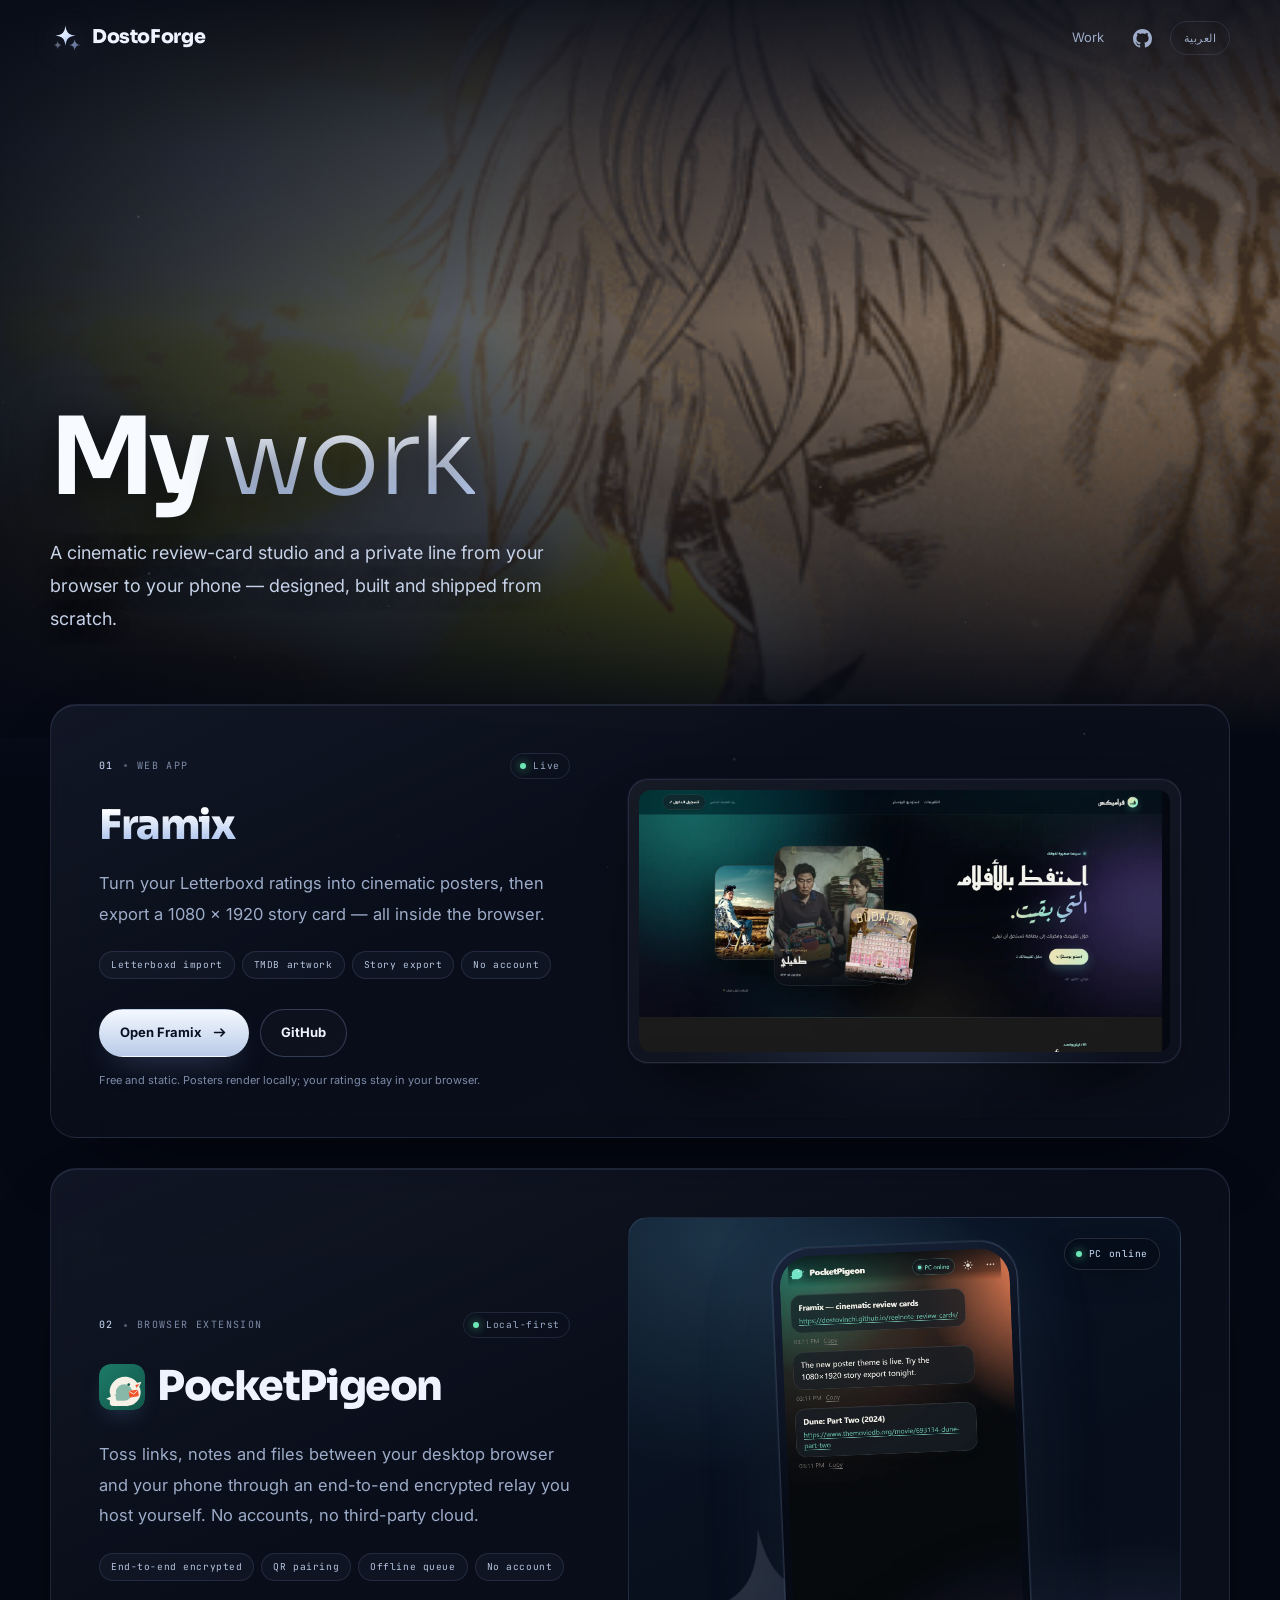
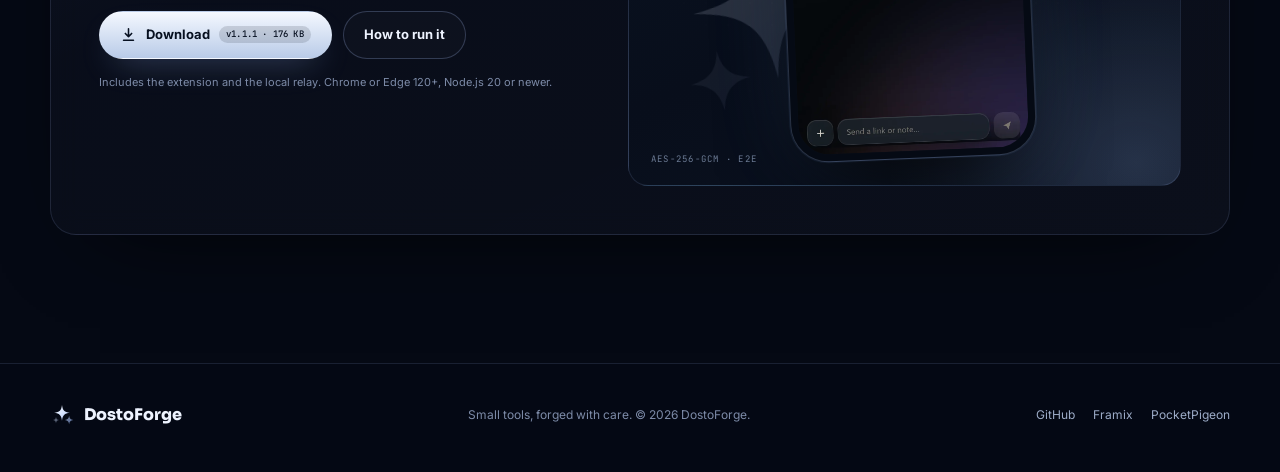
==== index.html @ 3cb1f943 "Use the supplied anime loop for the hero Replace the generated hero with the user's anime GIF, re-en" ====
<!DOCTYPE html>
<html lang="en" dir="ltr">
<head>
  <meta charset="utf-8">
  <meta name="viewport" content="width=device-width, initial-scale=1">
  <title>DostoForge — Film tools &amp; small apps</title>
  <meta name="description" content="DostoForge builds small film tools: Framix, a cinematic review-card studio, and PocketPigeon, an end-to-end encrypted send-to-phone extension.">
  <meta name="theme-color" content="#050914">
  <link rel="canonical" href="https://dostovinchi.github.io/">
  <link rel="alternate" hreflang="en" href="https://dostovinchi.github.io/">
  <link rel="alternate" hreflang="ar" href="https://dostovinchi.github.io/ar/">
  <link rel="alternate" hreflang="x-default" href="https://dostovinchi.github.io/">
  <meta property="og:type" content="website">
  <meta property="og:site_name" content="DostoForge">
  <meta property="og:title" content="DostoForge — Film tools &amp; small apps">
  <meta property="og:description" content="A cinematic review-card studio and a private line from your browser to your phone.">
  <meta property="og:url" content="https://dostovinchi.github.io/">
  <meta property="og:image" content="https://dostovinchi.github.io/assets/brand/og.jpg?v=3">
  <meta property="og:image:width" content="1200">
  <meta property="og:image:height" content="630">
  <meta property="og:locale" content="en_US">
  <meta name="twitter:card" content="summary_large_image">
  <meta name="twitter:title" content="DostoForge — Film tools &amp; small apps">
  <meta name="twitter:description" content="A cinematic review-card studio and a private line from your browser to your phone.">
  <meta name="twitter:image" content="https://dostovinchi.github.io/assets/brand/og.jpg?v=3">
  <link rel="icon" href="assets/brand/icon.svg?v=2" type="image/svg+xml">
  <link rel="icon" href="assets/brand/icon-32.png?v=2" sizes="32x32" type="image/png">
  <link rel="apple-touch-icon" href="assets/brand/icon-180.png?v=2">
  <link rel="preconnect" href="https://fonts.googleapis.com">
  <link rel="preconnect" href="https://fonts.gstatic.com" crossorigin>
  <link href="https://fonts.googleapis.com/css2?family=Inter:wght@400;500;600&family=JetBrains+Mono:wght@400;500&family=Sora:wght@300;400;600;700;800&display=swap" rel="stylesheet">
  <link rel="stylesheet" href="styles.css?v=2">
  <script>document.documentElement.classList.add('js');</script>
  <script src="app.js?v=2" defer></script>
</head>
<body>
  <canvas class="embers" data-embers aria-hidden="true"></canvas>
  <a class="skip" href="#main">Skip to content</a>

  <header class="site-header" data-header>
    <div class="container bar">
      <a class="brand" href="./" aria-label="DostoForge — home">
        <img src="assets/brand/mark.svg?v=2" width="31" height="31" alt="">
        <span>DostoForge</span>
      </a>
      <nav class="nav" aria-label="Main">
        <a class="nav-link" href="#work">Work</a>
        <a class="nav-icon" href="https://github.com/Dostovinchi" target="_blank" rel="noopener noreferrer" aria-label="Dostovinchi on GitHub" title="GitHub">
          <svg viewBox="0 0 16 16" fill="currentColor" aria-hidden="true"><path d="M8 0c4.42 0 8 3.58 8 8a8.013 8.013 0 0 1-5.45 7.59c-.4.08-.55-.17-.55-.38 0-.27.01-1.13.01-2.2 0-.75-.25-1.23-.54-1.48 1.78-.2 3.65-.88 3.65-3.95 0-.88-.31-1.59-.82-2.15.08-.2.36-1.02-.08-2.12 0 0-.67-.22-2.2.82-.64-.18-1.32-.27-2-.27-.68 0-1.36.09-2 .27-1.53-1.03-2.2-.82-2.2-.82-.44 1.1-.16 1.92-.08 2.12-.51.56-.82 1.28-.82 2.15 0 3.06 1.86 3.75 3.64 3.95-.23.2-.44.55-.51 1.07-.46.21-1.61.55-2.33-.66-.15-.24-.6-.83-1.23-.82-.67.01-.27.38.01.53.34.19.73.9.82 1.13.16.45.68 1.31 2.69.94 0 .67.01 1.3.01 1.49 0 .21-.15.45-.55.38A7.995 7.995 0 0 1 0 8c0-4.42 3.58-8 8-8Z"/></svg>
        </a>
        <a class="lang" href="ar/" hreflang="ar" lang="ar">العربية</a>
      </nav>
    </div>
  </header>

  <main id="main">
    <section class="hero" aria-labelledby="work-title">
      <div class="hero-media" aria-hidden="true">
        <picture>
          <source media="(prefers-reduced-motion: reduce)" srcset="assets/hero/hero-anime-996.webp 996w, assets/hero/hero-anime.webp 498w" sizes="100vw">
          <source media="(max-width: 640px)" srcset="assets/hero/hero-anime-mobile.gif">
          <img src="assets/hero/hero-anime.gif" width="420" height="237" alt="" fetchpriority="high" decoding="async">
        </picture>
      </div>
      <div class="container hero-copy">
        <h1 id="work-title" class="display-title" data-reveal>My <em>work</em></h1>
        <p class="hero-lede" data-reveal>A cinematic review-card studio and a private line from your browser to your phone — designed, built and shipped from scratch.</p>
      </div>
    </section>

    <section id="work" class="container works" aria-label="Projects">
      <article class="card project" data-reveal>
        <div class="project-copy">
          <p class="project-meta">
            <span class="index">01</span>
            <span class="dot" aria-hidden="true"></span>
            <span>Web app</span>
            <span class="status"><i aria-hidden="true"></i>Live</span>
          </p>
          <a class="project-logo" href="https://dostovinchi.github.io/reelnote-review-cards/" target="_blank" rel="noopener noreferrer">
            <span class="framix-word">Framix</span>
          </a>
          <p class="tagline">Turn your Letterboxd ratings into cinematic posters, then export a 1080 × 1920 story card — all inside the browser.</p>
          <ul class="chips">
            <li>Letterboxd import</li>
            <li>TMDB artwork</li>
            <li>Story export</li>
            <li>No account</li>
          </ul>
          <div class="actions">
            <a class="btn btn-primary" href="https://dostovinchi.github.io/reelnote-review-cards/" target="_blank" rel="noopener noreferrer">
              Open Framix
              <svg class="flip-rtl" viewBox="0 0 24 24" fill="none" stroke="currentColor" stroke-width="2.2" stroke-linecap="round" stroke-linejoin="round" aria-hidden="true"><path d="M5 12h14m0 0-5-5m5 5-5 5"/></svg>
            </a>
            <a class="btn btn-ghost" href="https://github.com/Dostovinchi/reelnote-review-cards" target="_blank" rel="noopener noreferrer">GitHub</a>
          </div>
          <p class="footnote">Free and static. Posters render locally; your ratings stay in your browser.</p>
        </div>
        <a class="shot-frame project-art" href="https://dostovinchi.github.io/reelnote-review-cards/" target="_blank" rel="noopener noreferrer" aria-label="Open Framix">
          <img src="assets/framix/framix-studio.webp" width="1600" height="1000" alt="Framix homepage with floating film stills and an Arabic headline" loading="lazy" decoding="async">
        </a>
      </article>

      <article class="card project" data-reveal>
        <div class="project-copy">
          <p class="project-meta">
            <span class="index">02</span>
            <span class="dot" aria-hidden="true"></span>
            <span>Browser extension</span>
            <span class="status"><i aria-hidden="true"></i>Local-first</span>
          </p>
          <div class="project-logo">
            <img class="pigeon-mark" src="assets/pocketpigeon/icon.svg" width="46" height="46" alt="">
            <span>PocketPigeon</span>
          </div>
          <p class="tagline">Toss links, notes and files between your desktop browser and your phone through an end-to-end encrypted relay you host yourself. No accounts, no third-party cloud.</p>
          <ul class="chips">
            <li>End-to-end encrypted</li>
            <li>QR pairing</li>
            <li>Offline queue</li>
            <li>No account</li>
          </ul>
          <div class="actions">
            <a class="btn btn-primary" href="downloads/pocketpigeon-1.1.1.zip" download>
              <svg viewBox="0 0 24 24" fill="none" stroke="currentColor" stroke-width="2.2" stroke-linecap="round" stroke-linejoin="round" aria-hidden="true"><path d="M12 4v11m0 0-4.5-4.5M12 15l4.5-4.5M5 20h14"/></svg>
              Download
              <span class="btn-badge">v1.1.1 · 176 KB</span>
            </a>
            <button class="btn btn-ghost" type="button" data-open-steps>How to run it</button>
          </div>
          <p class="footnote">Includes the extension and the local relay. Chrome or Edge 120+, Node.js 20 or newer.</p>
        </div>
        <div class="pigeon-art project-art">
          <img class="pigeon-mark-bg" src="assets/brand/mark.svg?v=2" width="230" height="230" alt="" aria-hidden="true">
          <span class="float-pill"><i aria-hidden="true"></i>PC online</span>
          <span class="art-caption">AES-256-GCM · E2E</span>
          <div class="phone">
            <img src="assets/pocketpigeon/pigeon-inbox.webp" width="860" height="1864" alt="PocketPigeon phone inbox showing two links and a note sent from a computer" loading="lazy" decoding="async">
          </div>
        </div>
      </article>
    </section>
  </main>

  <footer class="site-footer">
    <div class="container footer-row">
      <a class="footer-brand" href="./">
        <img src="assets/brand/mark.svg?v=2" width="25" height="25" alt="">
        <span>DostoForge</span>
      </a>
      <p class="footer-note">Small tools, forged with care. © 2026 DostoForge.</p>
      <nav class="footer-links" aria-label="Footer">
        <a href="https://github.com/Dostovinchi" target="_blank" rel="noopener noreferrer">GitHub</a>
        <a href="https://dostovinchi.github.io/reelnote-review-cards/" target="_blank" rel="noopener noreferrer">Framix</a>
        <a href="downloads/pocketpigeon-1.1.1.zip" download>PocketPigeon</a>
      </nav>
    </div>
  </footer>

  <dialog class="dialog" data-steps-dialog aria-labelledby="steps-title">
    <div class="dialog-body">
      <button class="dialog-close" type="button" data-close-dialog aria-label="Close">×</button>
      <p class="dialog-kicker">PocketPigeon · Quick start</p>
      <h2 id="steps-title">Run it in three steps</h2>
      <p class="intro">PocketPigeon is two halves: a browser extension and a small relay that runs on your computer.</p>
      <ol class="steps">
        <li>
          <strong>Start the relay</strong>
          <p>On Windows, unzip and double-click <code>start-relay.cmd</code>. Otherwise run <code>cd server &amp;&amp; npm install &amp;&amp; npm start</code>. Keep the window open.</p>
        </li>
        <li>
          <strong>Load the extension</strong>
          <p>Open <code>chrome://extensions</code>, enable Developer mode, choose <strong>Load unpacked</strong> and select the <code>extension</code> folder.</p>
        </li>
        <li>
          <strong>Pair your phone</strong>
          <p>Put the phone on the same Wi-Fi, open the extension and scan its QR code. Messages are encrypted on both devices.</p>
        </li>
      </ol>
      <p class="dialog-note">Node.js 20+ · Windows, macOS or Linux · The relay only stores ciphertext.</p>
    </div>
  </dialog>
</body>
</html>
---- styles.css ----
/* DostoForge — shared styles for the English and Arabic pages */
:root {
  --bg: #050914;
  --bg-soft: #081020;
  --surface: #0b1426;
  --surface-2: #101c33;
  --ink: #eef3ff;
  --muted: #9dacc8;
  --faint: #7d8ba8;
  --accent: #cfe0ff;
  --accent-strong: #f4f8ff;
  --accent-deep: #7f9cd0;
  --line: rgba(170, 195, 255, 0.13);
  --line-strong: rgba(170, 195, 255, 0.24);
  --green: #6ee7b7;
  --teal: #7dd3fc;
  --display: "Sora", "Segoe UI", sans-serif;
  --body: "Inter", "Segoe UI", sans-serif;
  --mono: "JetBrains Mono", "SFMono-Regular", Consolas, monospace;
  --radius: 26px;
  --container: 1180px;
}

html[lang="ar"] {
  --display: "IBM Plex Sans Arabic", "Segoe UI", sans-serif;
  --body: "Tajawal", "Segoe UI", sans-serif;
}

*,
*::before,
*::after {
  box-sizing: border-box;
}

html {
  scroll-behavior: smooth;
  scroll-padding-top: 96px;
  color-scheme: dark;
}

body {
  margin: 0;
  min-height: 100vh;
  background:
    radial-gradient(1100px 640px at 88% -8%, rgba(38, 55, 100, 0.55), transparent 62%),
    radial-gradient(900px 560px at 4% 22%, rgba(20, 30, 62, 0.6), transparent 60%),
    var(--bg);
  color: var(--ink);
  font-family: var(--body);
  font-size: 16px;
  line-height: 1.65;
  -webkit-font-smoothing: antialiased;
  text-rendering: optimizeLegibility;
}

img {
  max-width: 100%;
}

a {
  color: inherit;
  text-decoration: none;
}

button {
  font: inherit;
  color: inherit;
  cursor: pointer;
}

::selection {
  background: rgba(160, 195, 255, 0.3);
  color: #fff;
}

:focus-visible {
  outline: 2px solid var(--accent);
  outline-offset: 3px;
  border-radius: 6px;
}

.container {
  width: min(100% - 44px, var(--container));
  margin-inline: auto;
}

.skip {
  position: absolute;
  inset-inline-start: 16px;
  top: -60px;
  z-index: 100;
  background: var(--accent);
  color: #071020;
  padding: 10px 16px;
  border-radius: 999px;
  font-weight: 700;
  transition: top 0.2s;
}

.skip:focus {
  top: 14px;
}

/* Ember canvas */
.embers {
  position: fixed;
  inset: 0;
  z-index: 3;
  pointer-events: none;
  opacity: 0.5;
}

/* Header */
.site-header {
  position: fixed;
  inset-inline: 0;
  top: 0;
  z-index: 20;
  transition: background 0.3s, border-color 0.3s, backdrop-filter 0.3s;
  border-bottom: 1px solid transparent;
}

.site-header.is-scrolled {
  background: rgba(5, 9, 20, 0.78);
  border-bottom-color: var(--line);
  -webkit-backdrop-filter: blur(16px);
  backdrop-filter: blur(16px);
}

.bar {
  display: flex;
  align-items: center;
  justify-content: space-between;
  gap: 20px;
  height: 76px;
}

.brand {
  display: inline-flex;
  align-items: center;
  gap: 11px;
  font-family: var(--display);
  font-weight: 800;
  font-size: 19px;
  letter-spacing: -0.02em;
}

html[lang="ar"] .brand {
  font-size: 20px;
  letter-spacing: 0;
}

.brand img {
  width: 31px;
  height: 31px;
  filter: drop-shadow(0 4px 14px rgba(150, 180, 255, 0.3));
}

.nav {
  display: flex;
  align-items: center;
  gap: 8px;
}

.nav-link,
.lang {
  font-size: 13px;
  color: var(--muted);
  padding: 8px 12px;
  border-radius: 999px;
  transition: color 0.2s, background 0.2s;
}

.nav-link:hover,
.lang:hover {
  color: var(--ink);
  background: rgba(255, 255, 255, 0.05);
}

.lang {
  font-family: var(--mono);
  font-size: 11px;
  letter-spacing: 0.04em;
  border: 1px solid var(--line);
  padding: 7px 13px;
}

.nav-icon {
  display: grid;
  place-items: center;
  width: 38px;
  height: 38px;
  border-radius: 50%;
  color: var(--muted);
  transition: color 0.2s, background 0.2s;
}

.nav-icon:hover {
  color: var(--ink);
  background: rgba(255, 255, 255, 0.06);
}

.nav-icon svg {
  width: 19px;
  height: 19px;
}

/* Hero */
.hero {
  position: relative;
  display: flex;
  align-items: flex-end;
  min-height: min(82vh, 760px);
  padding: 140px 0 clamp(64px, 8vw, 104px);
  overflow: hidden;
  isolation: isolate;
}

.hero-media {
  position: absolute;
  inset: 0;
  z-index: -1;
  background: url("assets/hero/hero-anime-996.webp") center / cover no-repeat;
}

.hero-media picture {
  display: block;
  width: 100%;
  height: 100%;
}

.hero-media img {
  width: 100%;
  height: 100%;
  object-fit: cover;
  object-position: 50% 40%;
  filter: brightness(1.08) saturate(1.03);
}

.hero-media::after {
  content: "";
  position: absolute;
  inset: 0;
  background:
    linear-gradient(180deg, rgba(5, 9, 20, 0.88) 0%, rgba(5, 9, 20, 0.46) 20%, rgba(5, 9, 20, 0.16) 44%, rgba(5, 9, 20, 0.64) 76%, var(--bg) 100%),
    linear-gradient(90deg, rgba(5, 9, 20, 0.9) 0%, rgba(5, 9, 20, 0.58) 38%, rgba(5, 9, 20, 0.16) 70%, transparent 88%),
    radial-gradient(140% 120% at 72% 8%, rgba(80, 115, 190, 0.16), transparent 62%);
}

html[dir="rtl"] .hero-media::after {
  background:
    linear-gradient(180deg, rgba(5, 9, 20, 0.88) 0%, rgba(5, 9, 20, 0.46) 20%, rgba(5, 9, 20, 0.16) 44%, rgba(5, 9, 20, 0.64) 76%, var(--bg) 100%),
    linear-gradient(270deg, rgba(5, 9, 20, 0.9) 0%, rgba(5, 9, 20, 0.58) 38%, rgba(5, 9, 20, 0.16) 70%, transparent 88%),
    radial-gradient(140% 120% at 28% 8%, rgba(80, 115, 190, 0.16), transparent 62%);
}

.hero-copy {
  position: relative;
}

h1.display-title {
  margin: 0;
  color: #f7faff;
  font-family: var(--display);
  font-size: clamp(58px, 8.4vw, 108px);
  font-weight: 700;
  line-height: 1.04;
  letter-spacing: -0.05em;
  text-wrap: balance;
  text-shadow: 0 6px 40px rgba(0, 0, 0, 0.75);
}

html[lang="ar"] h1.display-title {
  font-size: clamp(58px, 8vw, 106px);
  line-height: 1.34;
  letter-spacing: 0;
  font-weight: 600;
}

h1.display-title em {
  font-style: normal;
  font-weight: 300;
  letter-spacing: -0.02em;
  color: transparent;
  background: linear-gradient(180deg, #ffffff 16%, #9db9ee 100%);
  -webkit-background-clip: text;
  background-clip: text;
}

html[lang="ar"] h1.display-title em {
  font-weight: 400;
}

.hero-lede {
  max-width: 560px;
  margin: 22px 0 0;
  color: #c6d2e8;
  font-size: clamp(15px, 1.5vw, 18px);
  line-height: 1.85;
  text-shadow: 0 2px 18px rgba(0, 0, 0, 0.65);
}

html[lang="ar"] .hero-lede {
  line-height: 2;
  max-width: 520px;
  margin-top: 30px;
}

/* Work */
.works {
  position: relative;
  z-index: 2;
  display: grid;
  gap: 30px;
  margin-top: clamp(-34px, -3vw, -18px);
  padding-bottom: clamp(70px, 10vw, 130px);
}

.card {
  border: 1px solid var(--line);
  border-radius: var(--radius);
  background:
    linear-gradient(155deg, rgba(170, 200, 255, 0.065), rgba(170, 200, 255, 0.014) 42%, rgba(255, 255, 255, 0.02)),
    rgba(7, 12, 23, 0.74);
  box-shadow:
    inset 0 1px 0 rgba(190, 215, 255, 0.09),
    0 34px 90px -50px rgba(0, 0, 0, 0.92);
  -webkit-backdrop-filter: blur(14px);
  backdrop-filter: blur(14px);
}

.project {
  display: grid;
  grid-template-columns: minmax(0, 0.92fr) minmax(0, 1.08fr);
  align-items: center;
  gap: clamp(26px, 4.5vw, 58px);
  padding: clamp(24px, 4vw, 48px);
  overflow: hidden;
}

.project-copy {
  min-width: 0;
}

.project-meta {
  display: flex;
  flex-wrap: wrap;
  align-items: center;
  gap: 6px 10px;
  margin: 0 0 26px;
  font-family: var(--mono);
  font-size: 10px;
  letter-spacing: 0.14em;
  text-transform: uppercase;
  color: var(--faint);
}

html[lang="ar"] .project-meta {
  letter-spacing: 0;
  font-size: 11px;
}

.project-meta .index {
  color: var(--accent);
}

.project-meta .dot {
  width: 3px;
  height: 3px;
  border-radius: 50%;
  background: currentColor;
  opacity: 0.6;
}

.status {
  display: inline-flex;
  align-items: center;
  gap: 7px;
  margin-inline-start: auto;
  white-space: nowrap;
  color: var(--muted);
  font-size: 9.5px;
  letter-spacing: 0.08em;
  border: 1px solid var(--line);
  border-radius: 999px;
  padding: 4px 9px;
  text-transform: none;
}

.status i {
  width: 6px;
  height: 6px;
  border-radius: 50%;
  background: var(--green);
  box-shadow: 0 0 10px rgba(90, 214, 160, 0.9);
}

.project-logo {
  display: inline-flex;
  align-items: center;
  gap: 12px;
  font-family: var(--display);
  font-size: clamp(30px, 3.2vw, 41px);
  font-weight: 800;
  letter-spacing: -0.035em;
  line-height: 1;
  transition: opacity 0.2s;
}

.project-logo:hover {
  opacity: 0.85;
}

html[lang="ar"] .project-logo {
  letter-spacing: 0;
  font-size: clamp(32px, 3.4vw, 43px);
}

.framix-word {
  padding-inline-end: 2px;
  background: linear-gradient(180deg, #ffffff 12%, #a9c2ee 92%);
  -webkit-background-clip: text;
  background-clip: text;
  color: transparent;
}

.project-logo .pigeon-mark {
  width: 46px;
  height: 46px;
  border-radius: 12px;
  box-shadow: 0 10px 26px -12px rgba(125, 180, 255, 0.45);
}

.tagline {
  max-width: 480px;
  margin: 22px 0 0;
  color: var(--muted);
  font-size: clamp(14.5px, 1.35vw, 16.5px);
  line-height: 1.85;
}

html[lang="ar"] .tagline {
  line-height: 2.05;
  max-width: 500px;
}

.chips {
  display: flex;
  flex-wrap: wrap;
  gap: 7px;
  margin: 22px 0 0;
  padding: 0;
  list-style: none;
}

.chips li {
  border: 1px solid var(--line);
  border-radius: 999px;
  padding: 5px 11px;
  font-family: var(--mono);
  font-size: 9.5px;
  letter-spacing: 0.06em;
  color: #b7c6df;
  background: rgba(170, 200, 255, 0.04);
}

html[lang="ar"] .chips li {
  font-family: var(--body);
  font-size: 11px;
  letter-spacing: 0;
}

.actions {
  display: flex;
  flex-wrap: wrap;
  align-items: center;
  gap: 11px;
  margin-top: 30px;
}

.btn {
  display: inline-flex;
  align-items: center;
  justify-content: center;
  gap: 9px;
  min-height: 48px;
  padding: 12px 20px;
  border: 1px solid transparent;
  border-radius: 999px;
  font-size: 13px;
  font-weight: 700;
  line-height: 1;
  transition: transform 0.2s, background 0.2s, border-color 0.2s, box-shadow 0.2s;
}

.btn svg {
  flex: none;
  width: 17px;
  height: 17px;
}

.btn:hover {
  transform: translateY(-2px);
}

.btn-primary {
  background: linear-gradient(180deg, #f4f8ff, #b9cbe8);
  color: #071020;
  box-shadow: 0 14px 34px -16px rgba(150, 185, 255, 0.45);
}

.btn-primary:hover {
  box-shadow: 0 18px 40px -14px rgba(150, 185, 255, 0.6);
}

.btn-ghost {
  border-color: var(--line-strong);
  color: var(--ink);
  background: rgba(255, 255, 255, 0.02);
}

.btn-ghost:hover {
  border-color: rgba(160, 195, 255, 0.55);
  background: rgba(160, 195, 255, 0.07);
}

.btn-badge {
  font-family: var(--mono);
  font-size: 9px;
  letter-spacing: 0.02em;
  font-weight: 500;
  padding: 4px 7px;
  border-radius: 999px;
  background: rgba(7, 16, 32, 0.14);
}

.footnote {
  margin: 14px 0 0;
  color: var(--faint);
  font-size: 11px;
  line-height: 1.7;
}

html[lang="ar"] .footnote {
  font-size: 12px;
}

/* Project art */
.project-art {
  display: block;
  min-width: 0;
}

.shot-frame {
  position: relative;
  display: block;
  padding: 10px;
  border: 1px solid var(--line);
  border-radius: 20px;
  background: linear-gradient(160deg, rgba(255, 255, 255, 0.05), rgba(255, 255, 255, 0.01));
  box-shadow:
    0 0 0 1px rgba(160, 195, 255, 0.05),
    0 34px 80px -36px rgba(0, 0, 0, 0.95);
  transition: transform 0.35s, box-shadow 0.35s, border-color 0.35s;
}

.shot-frame::before {
  content: "";
  position: absolute;
  inset: auto 8% -14%;
  height: 40%;
  background: radial-gradient(closest-side, rgba(150, 190, 255, 0.24), transparent);
  filter: blur(22px);
  z-index: -1;
  opacity: 0.7;
}

.shot-frame img {
  display: block;
  width: 100%;
  height: auto;
  border-radius: 12px;
}

a.shot-frame:hover {
  transform: translateY(-5px);
  border-color: rgba(160, 195, 255, 0.4);
  box-shadow:
    0 0 0 1px rgba(160, 195, 255, 0.14),
    0 42px 90px -32px rgba(0, 0, 0, 0.95);
}

.pigeon-art {
  position: relative;
  display: grid;
  place-items: center;
  min-height: clamp(430px, 46vw, 540px);
  padding: 26px;
  border: 1px solid var(--line);
  border-radius: 20px;
  overflow: hidden;
  background:
    radial-gradient(80% 70% at 16% 4%, rgba(125, 211, 252, 0.16), transparent 58%),
    radial-gradient(75% 65% at 92% 96%, rgba(160, 195, 255, 0.18), transparent 60%),
    linear-gradient(155deg, #0a1626, #080e1b 60%, #0b1220);
}

.pigeon-art::before {
  content: "";
  position: absolute;
  inset: 0;
  background-image: radial-gradient(rgba(255, 255, 255, 0.16) 1px, transparent 1px);
  background-size: 22px 22px;
  opacity: 0.14;
  -webkit-mask-image: radial-gradient(70% 70% at 50% 50%, #000, transparent 78%);
  mask-image: radial-gradient(70% 70% at 50% 50%, #000, transparent 78%);
}

.pigeon-mark-bg {
  position: absolute;
  z-index: 0;
  inset-inline-start: 5%;
  bottom: 8%;
  width: min(44%, 230px);
  height: auto;
  opacity: 0.15;
  filter: blur(0.6px);
  transform: rotate(-8deg);
  pointer-events: none;
}

.art-caption {
  position: absolute;
  z-index: 2;
  inset-inline-start: 22px;
  bottom: 18px;
  font-family: var(--mono);
  font-size: 9px;
  letter-spacing: 0.14em;
  color: rgba(190, 212, 245, 0.55);
}

.phone {
  position: relative;
  z-index: 1;
  width: clamp(196px, 22vw, 246px);
  padding: 7px;
  border-radius: 38px;
  border: 1px solid rgba(185, 210, 255, 0.2);
  background: linear-gradient(160deg, #18233a, #050a14 45%);
  box-shadow:
    0 46px 90px -30px rgba(0, 0, 0, 0.95),
    0 0 0 1px rgba(125, 180, 255, 0.1),
    0 0 90px -20px rgba(125, 180, 255, 0.22);
  transform: rotate(-2.4deg);
  transition: transform 0.4s;
}

.phone img {
  display: block;
  width: 100%;
  height: auto;
  border-radius: 31px;
}

.pigeon-art:hover .phone {
  transform: rotate(0deg) translateY(-4px);
}

.float-pill {
  position: absolute;
  z-index: 2;
  inset-inline-end: 20px;
  top: 20px;
  display: inline-flex;
  align-items: center;
  gap: 7px;
  padding: 7px 11px;
  border: 1px solid rgba(255, 255, 255, 0.12);
  border-radius: 999px;
  background: rgba(6, 12, 24, 0.75);
  -webkit-backdrop-filter: blur(10px);
  backdrop-filter: blur(10px);
  font-family: var(--mono);
  font-size: 9.5px;
  letter-spacing: 0.06em;
  color: #cfe4ff;
  box-shadow: 0 10px 30px -12px rgba(0, 0, 0, 0.8);
}

.float-pill i {
  width: 6px;
  height: 6px;
  border-radius: 50%;
  background: var(--green);
  box-shadow: 0 0 10px rgba(90, 214, 160, 0.95);
}

/* Dialog */
.dialog {
  width: min(92vw, 520px);
  padding: 0;
  border: 1px solid rgba(160, 195, 255, 0.28);
  border-radius: 22px;
  background: #071120;
  color: var(--ink);
  box-shadow: 0 50px 120px -30px rgba(0, 0, 0, 0.9);
}

.dialog::backdrop {
  background: rgba(3, 6, 14, 0.74);
  -webkit-backdrop-filter: blur(6px);
  backdrop-filter: blur(6px);
}

.dialog-body {
  position: relative;
  padding: clamp(24px, 4vw, 36px);
}

.dialog-close {
  position: absolute;
  inset-inline-end: 14px;
  top: 12px;
  width: 34px;
  height: 34px;
  border: 0;
  border-radius: 50%;
  background: rgba(255, 255, 255, 0.05);
  color: var(--muted);
  font-size: 20px;
  line-height: 1;
  display: grid;
  place-items: center;
}

.dialog-close:hover {
  background: rgba(255, 255, 255, 0.1);
  color: var(--ink);
}

.dialog-kicker {
  margin: 0 0 10px;
  font-family: var(--mono);
  font-size: 10px;
  letter-spacing: 0.16em;
  text-transform: uppercase;
  color: var(--accent);
}

html[lang="ar"] .dialog-kicker {
  letter-spacing: 0.04em;
  font-size: 11px;
}

.dialog h2 {
  margin: 0 0 8px;
  font-family: var(--display);
  font-size: clamp(24px, 3vw, 30px);
  line-height: 1.2;
  letter-spacing: -0.02em;
}

html[lang="ar"] .dialog h2 {
  letter-spacing: 0;
  line-height: 1.45;
}

.dialog .intro {
  margin: 0;
  color: var(--muted);
  font-size: 13px;
  line-height: 1.8;
}

.steps {
  display: grid;
  gap: 16px;
  margin: 24px 0 0;
  padding: 0;
  list-style: none;
  counter-reset: step;
}

.steps li {
  position: relative;
  display: grid;
  gap: 5px;
  padding-inline-start: 44px;
  counter-increment: step;
}

.steps li::before {
  content: counter(step, decimal-leading-zero);
  position: absolute;
  inset-inline-start: 0;
  top: 2px;
  font-family: var(--mono);
  font-size: 11px;
  color: var(--accent);
  border: 1px solid rgba(160, 195, 255, 0.32);
  border-radius: 50%;
  width: 29px;
  height: 29px;
  display: grid;
  place-items: center;
}

.steps strong {
  font-size: 13.5px;
  font-weight: 700;
}

.steps p {
  margin: 0;
  color: var(--muted);
  font-size: 12.5px;
  line-height: 1.8;
}

.steps code {
  font-family: var(--mono);
  font-size: 11px;
  color: #dbe7ff;
  background: rgba(255, 255, 255, 0.06);
  border: 1px solid var(--line);
  border-radius: 6px;
  padding: 1px 5px;
  direction: ltr;
  unicode-bidi: embed;
  display: inline-block;
}

.dialog-note {
  margin: 24px 0 0;
  padding-top: 16px;
  border-top: 1px solid var(--line);
  color: var(--faint);
  font-size: 11px;
  line-height: 1.8;
}

/* Footer */
.site-footer {
  border-top: 1px solid var(--line);
  padding: 38px 0 44px;
  background: rgba(5, 9, 20, 0.5);
}

.footer-row {
  display: flex;
  align-items: center;
  justify-content: space-between;
  gap: 22px;
  flex-wrap: wrap;
}

.footer-brand {
  display: inline-flex;
  align-items: center;
  gap: 10px;
  font-family: var(--display);
  font-weight: 800;
  font-size: 16px;
}

.footer-brand img {
  width: 24px;
  height: 24px;
}

.footer-note {
  margin: 0;
  color: var(--faint);
  font-size: 12px;
}

.footer-links {
  display: flex;
  align-items: center;
  gap: 18px;
  font-size: 12px;
  color: var(--muted);
}

.footer-links a:hover {
  color: var(--accent);
}

/* Reveal */
.js [data-reveal] {
  opacity: 0;
  transform: translateY(18px);
  transition:
    opacity 0.7s ease,
    transform 0.75s cubic-bezier(0.2, 0.7, 0.2, 1);
}

.js [data-reveal].is-visible {
  opacity: 1;
  transform: none;
}

.reveal-all [data-reveal] {
  opacity: 1 !important;
  transform: none !important;
}

/* RTL helpers */
html[dir="rtl"] .flip-rtl {
  transform: scaleX(-1);
}

/* Responsive */
@media (max-width: 900px) {
  .project {
    grid-template-columns: minmax(0, 1fr);
    gap: 30px;
  }

  .project-art {
    order: 2;
  }

  .pigeon-art {
    min-height: 440px;
  }

  .phone {
    width: 214px;
  }
}

@media (max-width: 640px) {
  .container {
    width: min(100% - 32px, var(--container));
  }

  .bar {
    height: 66px;
  }

  .brand {
    font-size: 17px;
  }

  .brand img {
    width: 30px;
    height: 30px;
  }

  .nav-link {
    display: none;
  }

  .nav {
    gap: 2px;
  }

  .nav-icon {
    width: 34px;
    height: 34px;
  }

  .lang {
    font-size: 10px;
    padding: 6px 10px;
  }

  .hero {
    min-height: 640px;
    padding-top: 112px;
  }

  .hero-media img {
    object-position: 58% 34%;
  }

  .works {
    gap: 20px;
    margin-top: -10px;
  }

  .project {
    padding: 22px;
    border-radius: 22px;
  }

  .project-logo .pigeon-mark {
    width: 40px;
    height: 40px;
    border-radius: 10px;
  }

  .project-logo {
    font-size: 31px;
  }

  .project-meta {
    margin-bottom: 20px;
  }

  .btn {
    width: 100%;
    min-height: 46px;
  }

  .actions {
    gap: 8px;
  }

  .pigeon-art {
    min-height: 420px;
    padding: 18px;
  }

  .phone {
    width: 198px;
  }

  .float-pill {
    top: 14px;
    inset-inline-end: 14px;
  }

  .footer-row {
    justify-content: flex-start;
    gap: 16px;
  }

  .footer-note {
    order: 3;
    flex-basis: 100%;
  }

  .footer-links {
    gap: 14px;
  }
}

@media (max-width: 360px) {
  .project-meta > span:nth-child(3) {
    white-space: nowrap;
  }

  .project-logo {
    font-size: 27px;
    gap: 10px;
  }

  .project-logo .pigeon-mark {
    width: 36px;
    height: 36px;
  }

  .pigeon-art {
    padding: 16px;
  }

  .phone {
    width: 180px;
  }
}

@media (prefers-reduced-motion: reduce) {
  html {
    scroll-behavior: auto;
  }

  *,
  *::before,
  *::after {
    animation-duration: 0.001ms !important;
    animation-iteration-count: 1 !important;
    transition-duration: 0.001ms !important;
  }

  .js [data-reveal] {
    opacity: 1;
    transform: none;
  }

  .embers {
    display: none;
  }
}
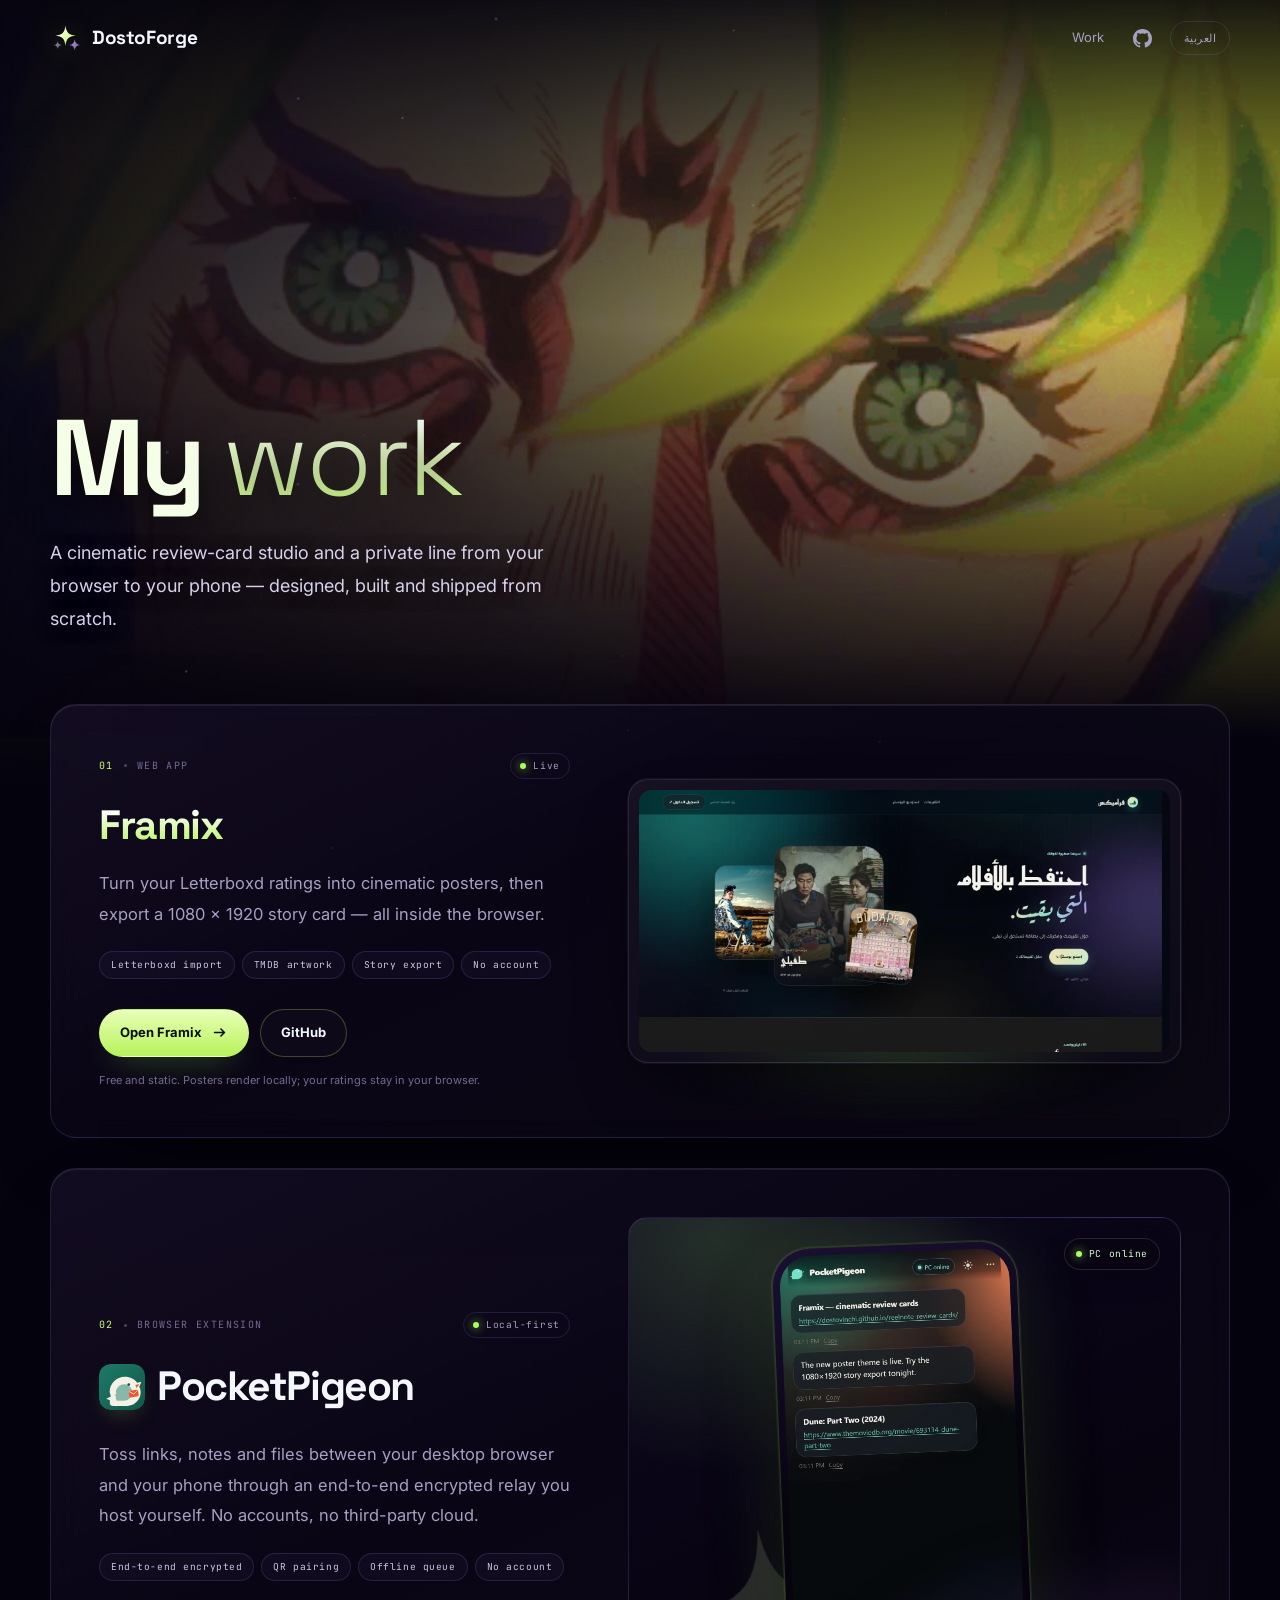
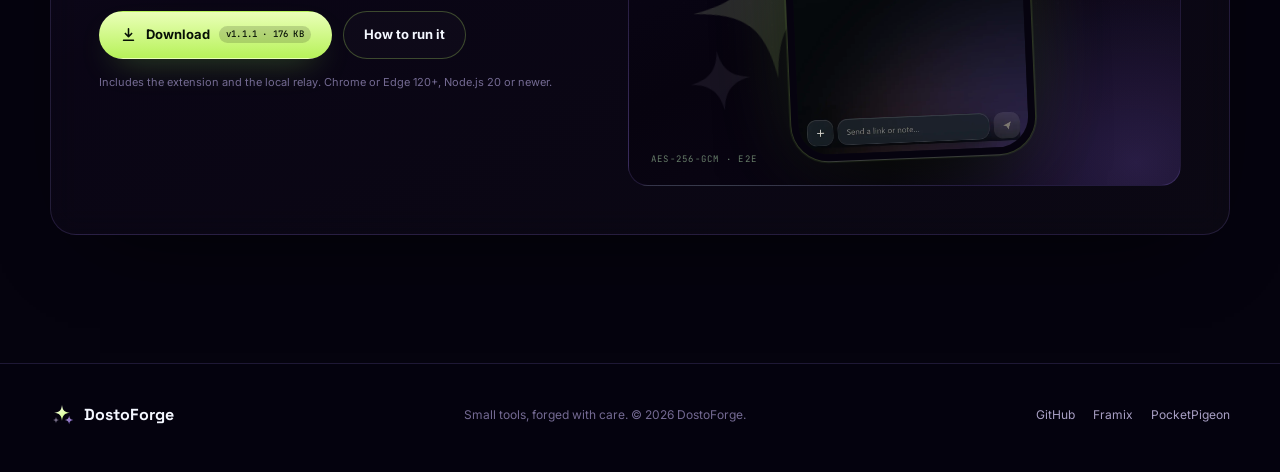
==== commit e5b50828: "Use Made In Heaven GIF with a matching lime/violet theme Swap the hero to the supplied 918 KB loop a" ====
--- a/index.html
+++ b/index.html
@@ -5,7 +5,7 @@
   <meta name="viewport" content="width=device-width, initial-scale=1">
   <title>DostoForge — Film tools &amp; small apps</title>
   <meta name="description" content="DostoForge builds small film tools: Framix, a cinematic review-card studio, and PocketPigeon, an end-to-end encrypted send-to-phone extension.">
-  <meta name="theme-color" content="#050914">
+  <meta name="theme-color" content="#05030e">
   <link rel="canonical" href="https://dostovinchi.github.io/">
   <link rel="alternate" hreflang="en" href="https://dostovinchi.github.io/">
   <link rel="alternate" hreflang="ar" href="https://dostovinchi.github.io/ar/">
@@ -15,23 +15,23 @@
   <meta property="og:title" content="DostoForge — Film tools &amp; small apps">
   <meta property="og:description" content="A cinematic review-card studio and a private line from your browser to your phone.">
   <meta property="og:url" content="https://dostovinchi.github.io/">
-  <meta property="og:image" content="https://dostovinchi.github.io/assets/brand/og.jpg?v=3">
+  <meta property="og:image" content="https://dostovinchi.github.io/assets/brand/og.jpg?v=4">
   <meta property="og:image:width" content="1200">
   <meta property="og:image:height" content="630">
   <meta property="og:locale" content="en_US">
   <meta name="twitter:card" content="summary_large_image">
   <meta name="twitter:title" content="DostoForge — Film tools &amp; small apps">
   <meta name="twitter:description" content="A cinematic review-card studio and a private line from your browser to your phone.">
-  <meta name="twitter:image" content="https://dostovinchi.github.io/assets/brand/og.jpg?v=3">
-  <link rel="icon" href="assets/brand/icon.svg?v=2" type="image/svg+xml">
-  <link rel="icon" href="assets/brand/icon-32.png?v=2" sizes="32x32" type="image/png">
-  <link rel="apple-touch-icon" href="assets/brand/icon-180.png?v=2">
+  <meta name="twitter:image" content="https://dostovinchi.github.io/assets/brand/og.jpg?v=4">
+  <link rel="icon" href="assets/brand/icon.svg?v=3" type="image/svg+xml">
+  <link rel="icon" href="assets/brand/icon-32.png?v=3" sizes="32x32" type="image/png">
+  <link rel="apple-touch-icon" href="assets/brand/icon-180.png?v=3">
   <link rel="preconnect" href="https://fonts.googleapis.com">
   <link rel="preconnect" href="https://fonts.gstatic.com" crossorigin>
-  <link href="https://fonts.googleapis.com/css2?family=Inter:wght@400;500;600&family=JetBrains+Mono:wght@400;500&family=Sora:wght@300;400;600;700;800&display=swap" rel="stylesheet">
-  <link rel="stylesheet" href="styles.css?v=2">
+  <link href="https://fonts.googleapis.com/css2?family=Inter:wght@400;500;600&family=JetBrains+Mono:wght@400;500&family=Space+Grotesk:wght@300;400;500;600;700&display=swap" rel="stylesheet">
+  <link rel="stylesheet" href="styles.css?v=3">
   <script>document.documentElement.classList.add('js');</script>
-  <script src="app.js?v=2" defer></script>
+  <script src="app.js?v=3" defer></script>
 </head>
 <body>
   <canvas class="embers" data-embers aria-hidden="true"></canvas>
@@ -40,7 +40,7 @@
   <header class="site-header" data-header>
     <div class="container bar">
       <a class="brand" href="./" aria-label="DostoForge — home">
-        <img src="assets/brand/mark.svg?v=2" width="31" height="31" alt="">
+        <img src="assets/brand/mark.svg?v=3" width="31" height="31" alt="">
         <span>DostoForge</span>
       </a>
       <nav class="nav" aria-label="Main">
@@ -57,9 +57,8 @@
     <section class="hero" aria-labelledby="work-title">
       <div class="hero-media" aria-hidden="true">
         <picture>
-          <source media="(prefers-reduced-motion: reduce)" srcset="assets/hero/hero-anime-996.webp 996w, assets/hero/hero-anime.webp 498w" sizes="100vw">
-          <source media="(max-width: 640px)" srcset="assets/hero/hero-anime-mobile.gif">
-          <img src="assets/hero/hero-anime.gif" width="420" height="237" alt="" fetchpriority="high" decoding="async">
+          <source media="(prefers-reduced-motion: reduce)" srcset="assets/hero/hero-heaven-996.webp 996w, assets/hero/hero-heaven.webp 498w" sizes="100vw">
+          <img src="assets/hero/hero-heaven.gif" width="498" height="281" alt="" fetchpriority="high" decoding="async">
         </picture>
       </div>
       <div class="container hero-copy">
@@ -131,7 +130,7 @@
           <p class="footnote">Includes the extension and the local relay. Chrome or Edge 120+, Node.js 20 or newer.</p>
         </div>
         <div class="pigeon-art project-art">
-          <img class="pigeon-mark-bg" src="assets/brand/mark.svg?v=2" width="230" height="230" alt="" aria-hidden="true">
+          <img class="pigeon-mark-bg" src="assets/brand/mark.svg?v=3" width="230" height="230" alt="" aria-hidden="true">
           <span class="float-pill"><i aria-hidden="true"></i>PC online</span>
           <span class="art-caption">AES-256-GCM · E2E</span>
           <div class="phone">
@@ -145,7 +144,7 @@
   <footer class="site-footer">
     <div class="container footer-row">
       <a class="footer-brand" href="./">
-        <img src="assets/brand/mark.svg?v=2" width="25" height="25" alt="">
+        <img src="assets/brand/mark.svg?v=3" width="25" height="25" alt="">
         <span>DostoForge</span>
       </a>
       <p class="footer-note">Small tools, forged with care. © 2026 DostoForge.</p>
--- a/styles.css
+++ b/styles.css
@@ -1,20 +1,20 @@
 /* DostoForge — shared styles for the English and Arabic pages */
 :root {
-  --bg: #050914;
-  --bg-soft: #081020;
-  --surface: #0b1426;
-  --surface-2: #101c33;
-  --ink: #eef3ff;
-  --muted: #9dacc8;
-  --faint: #7d8ba8;
-  --accent: #cfe0ff;
-  --accent-strong: #f4f8ff;
-  --accent-deep: #7f9cd0;
-  --line: rgba(170, 195, 255, 0.13);
-  --line-strong: rgba(170, 195, 255, 0.24);
-  --green: #6ee7b7;
-  --teal: #7dd3fc;
-  --display: "Sora", "Segoe UI", sans-serif;
+  --bg: #05030e;
+  --bg-soft: #0a0518;
+  --surface: #0e0820;
+  --surface-2: #150d2b;
+  --ink: #f4f7ff;
+  --muted: #a89fc4;
+  --faint: #746a93;
+  --accent: #c6ff6e;
+  --accent-strong: #eaffb8;
+  --accent-deep: #6fae2f;
+  --line: rgba(170, 140, 255, 0.16);
+  --line-strong: rgba(198, 255, 110, 0.26);
+  --green: #a8ff5e;
+  --teal: #b69cff;
+  --display: "Space Grotesk", "Segoe UI", sans-serif;
   --body: "Inter", "Segoe UI", sans-serif;
   --mono: "JetBrains Mono", "SFMono-Regular", Consolas, monospace;
   --radius: 26px;
@@ -42,8 +42,8 @@
   margin: 0;
   min-height: 100vh;
   background:
-    radial-gradient(1100px 640px at 88% -8%, rgba(38, 55, 100, 0.55), transparent 62%),
-    radial-gradient(900px 560px at 4% 22%, rgba(20, 30, 62, 0.6), transparent 60%),
+    radial-gradient(1100px 640px at 88% -8%, rgba(70, 35, 130, 0.55), transparent 62%),
+    radial-gradient(900px 560px at 4% 22%, rgba(45, 75, 30, 0.35), transparent 60%),
     var(--bg);
   color: var(--ink);
   font-family: var(--body);
@@ -69,8 +69,8 @@
 }
 
 ::selection {
-  background: rgba(160, 195, 255, 0.3);
-  color: #fff;
+  background: rgba(198, 255, 110, 0.32);
+  color: #071006;
 }
 
 :focus-visible {
@@ -90,7 +90,7 @@
   top: -60px;
   z-index: 100;
   background: var(--accent);
-  color: #071020;
+  color: #071006;
   padding: 10px 16px;
   border-radius: 999px;
   font-weight: 700;
@@ -121,7 +121,7 @@
 }
 
 .site-header.is-scrolled {
-  background: rgba(5, 9, 20, 0.78);
+  background: rgba(5, 3, 14, 0.8);
   border-bottom-color: var(--line);
   -webkit-backdrop-filter: blur(16px);
   backdrop-filter: blur(16px);
@@ -140,7 +140,7 @@
   align-items: center;
   gap: 11px;
   font-family: var(--display);
-  font-weight: 800;
+  font-weight: 700;
   font-size: 19px;
   letter-spacing: -0.02em;
 }
@@ -153,7 +153,7 @@
 .brand img {
   width: 31px;
   height: 31px;
-  filter: drop-shadow(0 4px 14px rgba(150, 180, 255, 0.3));
+  filter: drop-shadow(0 4px 14px rgba(198, 255, 110, 0.35));
 }
 
 .nav {
@@ -220,7 +220,7 @@
   position: absolute;
   inset: 0;
   z-index: -1;
-  background: url("assets/hero/hero-anime-996.webp") center / cover no-repeat;
+  background: url("assets/hero/hero-heaven-996.webp") center / cover no-repeat;
 }
 
 .hero-media picture {
@@ -242,16 +242,16 @@
   position: absolute;
   inset: 0;
   background:
-    linear-gradient(180deg, rgba(5, 9, 20, 0.88) 0%, rgba(5, 9, 20, 0.46) 20%, rgba(5, 9, 20, 0.16) 44%, rgba(5, 9, 20, 0.64) 76%, var(--bg) 100%),
-    linear-gradient(90deg, rgba(5, 9, 20, 0.9) 0%, rgba(5, 9, 20, 0.58) 38%, rgba(5, 9, 20, 0.16) 70%, transparent 88%),
-    radial-gradient(140% 120% at 72% 8%, rgba(80, 115, 190, 0.16), transparent 62%);
+    linear-gradient(180deg, rgba(5, 3, 14, 0.9) 0%, rgba(9, 4, 22, 0.52) 20%, rgba(10, 5, 25, 0.2) 44%, rgba(8, 4, 18, 0.7) 76%, var(--bg) 100%),
+    linear-gradient(90deg, rgba(5, 3, 14, 0.92) 0%, rgba(9, 4, 22, 0.62) 38%, rgba(12, 6, 28, 0.18) 70%, transparent 88%),
+    radial-gradient(140% 120% at 72% 8%, rgba(150, 255, 80, 0.16), transparent 62%);
 }
 
 html[dir="rtl"] .hero-media::after {
   background:
-    linear-gradient(180deg, rgba(5, 9, 20, 0.88) 0%, rgba(5, 9, 20, 0.46) 20%, rgba(5, 9, 20, 0.16) 44%, rgba(5, 9, 20, 0.64) 76%, var(--bg) 100%),
-    linear-gradient(270deg, rgba(5, 9, 20, 0.9) 0%, rgba(5, 9, 20, 0.58) 38%, rgba(5, 9, 20, 0.16) 70%, transparent 88%),
-    radial-gradient(140% 120% at 28% 8%, rgba(80, 115, 190, 0.16), transparent 62%);
+    linear-gradient(180deg, rgba(5, 3, 14, 0.9) 0%, rgba(9, 4, 22, 0.52) 20%, rgba(10, 5, 25, 0.2) 44%, rgba(8, 4, 18, 0.7) 76%, var(--bg) 100%),
+    linear-gradient(270deg, rgba(5, 3, 14, 0.92) 0%, rgba(9, 4, 22, 0.62) 38%, rgba(12, 6, 28, 0.18) 70%, transparent 88%),
+    radial-gradient(140% 120% at 28% 8%, rgba(150, 255, 80, 0.16), transparent 62%);
 }
 
 .hero-copy {
@@ -260,7 +260,7 @@
 
 h1.display-title {
   margin: 0;
-  color: #f7faff;
+  color: #f5ffe8;
   font-family: var(--display);
   font-size: clamp(58px, 8.4vw, 108px);
   font-weight: 700;
@@ -282,7 +282,7 @@
   font-weight: 300;
   letter-spacing: -0.02em;
   color: transparent;
-  background: linear-gradient(180deg, #ffffff 16%, #9db9ee 100%);
+  background: linear-gradient(180deg, #ffffff 16%, #c6ff6e 100%);
   -webkit-background-clip: text;
   background-clip: text;
 }
@@ -294,7 +294,7 @@
 .hero-lede {
   max-width: 560px;
   margin: 22px 0 0;
-  color: #c6d2e8;
+  color: #d7d2ea;
   font-size: clamp(15px, 1.5vw, 18px);
   line-height: 1.85;
   text-shadow: 0 2px 18px rgba(0, 0, 0, 0.65);
@@ -320,10 +320,10 @@
   border: 1px solid var(--line);
   border-radius: var(--radius);
   background:
-    linear-gradient(155deg, rgba(170, 200, 255, 0.065), rgba(170, 200, 255, 0.014) 42%, rgba(255, 255, 255, 0.02)),
-    rgba(7, 12, 23, 0.74);
+    linear-gradient(155deg, rgba(170, 130, 255, 0.07), rgba(170, 130, 255, 0.015) 42%, rgba(198, 255, 110, 0.02)),
+    rgba(8, 4, 18, 0.78);
   box-shadow:
-    inset 0 1px 0 rgba(190, 215, 255, 0.09),
+    inset 0 1px 0 rgba(198, 255, 110, 0.09),
     0 34px 90px -50px rgba(0, 0, 0, 0.92);
   -webkit-backdrop-filter: blur(14px);
   backdrop-filter: blur(14px);
@@ -392,7 +392,7 @@
   height: 6px;
   border-radius: 50%;
   background: var(--green);
-  box-shadow: 0 0 10px rgba(90, 214, 160, 0.9);
+  box-shadow: 0 0 10px rgba(168, 255, 94, 0.9);
 }
 
 .project-logo {
@@ -401,7 +401,7 @@
   gap: 12px;
   font-family: var(--display);
   font-size: clamp(30px, 3.2vw, 41px);
-  font-weight: 800;
+  font-weight: 700;
   letter-spacing: -0.035em;
   line-height: 1;
   transition: opacity 0.2s;
@@ -418,7 +418,7 @@
 
 .framix-word {
   padding-inline-end: 2px;
-  background: linear-gradient(180deg, #ffffff 12%, #a9c2ee 92%);
+  background: linear-gradient(180deg, #ffffff 12%, #bdf56c 92%);
   -webkit-background-clip: text;
   background-clip: text;
   color: transparent;
@@ -428,7 +428,7 @@
   width: 46px;
   height: 46px;
   border-radius: 12px;
-  box-shadow: 0 10px 26px -12px rgba(125, 180, 255, 0.45);
+  box-shadow: 0 10px 26px -12px rgba(168, 255, 94, 0.45);
 }
 
 .tagline {
@@ -460,8 +460,8 @@
   font-family: var(--mono);
   font-size: 9.5px;
   letter-spacing: 0.06em;
-  color: #b7c6df;
-  background: rgba(170, 200, 255, 0.04);
+  color: #cfc7e4;
+  background: rgba(170, 140, 255, 0.045);
 }
 
 html[lang="ar"] .chips li {
@@ -504,13 +504,13 @@
 }
 
 .btn-primary {
-  background: linear-gradient(180deg, #f4f8ff, #b9cbe8);
-  color: #071020;
-  box-shadow: 0 14px 34px -16px rgba(150, 185, 255, 0.45);
+  background: linear-gradient(180deg, #eaffb8, #b7f25a);
+  color: #071006;
+  box-shadow: 0 14px 34px -16px rgba(160, 255, 90, 0.42);
 }
 
 .btn-primary:hover {
-  box-shadow: 0 18px 40px -14px rgba(150, 185, 255, 0.6);
+  box-shadow: 0 18px 40px -14px rgba(160, 255, 90, 0.56);
 }
 
 .btn-ghost {
@@ -520,8 +520,8 @@
 }
 
 .btn-ghost:hover {
-  border-color: rgba(160, 195, 255, 0.55);
-  background: rgba(160, 195, 255, 0.07);
+  border-color: rgba(198, 255, 110, 0.55);
+  background: rgba(198, 255, 110, 0.07);
 }
 
 .btn-badge {
@@ -531,7 +531,7 @@
   font-weight: 500;
   padding: 4px 7px;
   border-radius: 999px;
-  background: rgba(7, 16, 32, 0.14);
+  background: rgba(7, 16, 6, 0.16);
 }
 
 .footnote {
@@ -559,7 +559,7 @@
   border-radius: 20px;
   background: linear-gradient(160deg, rgba(255, 255, 255, 0.05), rgba(255, 255, 255, 0.01));
   box-shadow:
-    0 0 0 1px rgba(160, 195, 255, 0.05),
+    0 0 0 1px rgba(198, 255, 110, 0.05),
     0 34px 80px -36px rgba(0, 0, 0, 0.95);
   transition: transform 0.35s, box-shadow 0.35s, border-color 0.35s;
 }
@@ -569,7 +569,7 @@
   position: absolute;
   inset: auto 8% -14%;
   height: 40%;
-  background: radial-gradient(closest-side, rgba(150, 190, 255, 0.24), transparent);
+  background: radial-gradient(closest-side, rgba(160, 255, 90, 0.24), transparent);
   filter: blur(22px);
   z-index: -1;
   opacity: 0.7;
@@ -584,9 +584,9 @@
 
 a.shot-frame:hover {
   transform: translateY(-5px);
-  border-color: rgba(160, 195, 255, 0.4);
+  border-color: rgba(198, 255, 110, 0.4);
   box-shadow:
-    0 0 0 1px rgba(160, 195, 255, 0.14),
+    0 0 0 1px rgba(198, 255, 110, 0.14),
     0 42px 90px -32px rgba(0, 0, 0, 0.95);
 }
 
@@ -600,9 +600,9 @@
   border-radius: 20px;
   overflow: hidden;
   background:
-    radial-gradient(80% 70% at 16% 4%, rgba(125, 211, 252, 0.16), transparent 58%),
-    radial-gradient(75% 65% at 92% 96%, rgba(160, 195, 255, 0.18), transparent 60%),
-    linear-gradient(155deg, #0a1626, #080e1b 60%, #0b1220);
+    radial-gradient(80% 70% at 16% 4%, rgba(168, 255, 94, 0.16), transparent 58%),
+    radial-gradient(75% 65% at 92% 96%, rgba(160, 120, 255, 0.2), transparent 60%),
+    linear-gradient(155deg, #0c0820, #07030f 60%, #0b0616);
 }
 
 .pigeon-art::before {
@@ -637,7 +637,7 @@
   font-family: var(--mono);
   font-size: 9px;
   letter-spacing: 0.14em;
-  color: rgba(190, 212, 245, 0.55);
+  color: rgba(205, 255, 200, 0.48);
 }
 
 .phone {
@@ -646,12 +646,12 @@
   width: clamp(196px, 22vw, 246px);
   padding: 7px;
   border-radius: 38px;
-  border: 1px solid rgba(185, 210, 255, 0.2);
-  background: linear-gradient(160deg, #18233a, #050a14 45%);
+  border: 1px solid rgba(198, 255, 110, 0.2);
+  background: linear-gradient(160deg, #1a1033, #06030f 45%);
   box-shadow:
     0 46px 90px -30px rgba(0, 0, 0, 0.95),
-    0 0 0 1px rgba(125, 180, 255, 0.1),
-    0 0 90px -20px rgba(125, 180, 255, 0.22);
+    0 0 0 1px rgba(168, 255, 94, 0.1),
+    0 0 90px -20px rgba(168, 255, 94, 0.22);
   transform: rotate(-2.4deg);
   transition: transform 0.4s;
 }
@@ -678,13 +678,13 @@
   padding: 7px 11px;
   border: 1px solid rgba(255, 255, 255, 0.12);
   border-radius: 999px;
-  background: rgba(6, 12, 24, 0.75);
+  background: rgba(8, 4, 18, 0.75);
   -webkit-backdrop-filter: blur(10px);
   backdrop-filter: blur(10px);
   font-family: var(--mono);
   font-size: 9.5px;
   letter-spacing: 0.06em;
-  color: #cfe4ff;
+  color: #d8ffd0;
   box-shadow: 0 10px 30px -12px rgba(0, 0, 0, 0.8);
 }
 
@@ -693,14 +693,14 @@
   height: 6px;
   border-radius: 50%;
   background: var(--green);
-  box-shadow: 0 0 10px rgba(90, 214, 160, 0.95);
+  box-shadow: 0 0 10px rgba(168, 255, 94, 0.95);
 }
 
 /* Dialog */
 .dialog {
   width: min(92vw, 520px);
   padding: 0;
-  border: 1px solid rgba(160, 195, 255, 0.28);
+  border: 1px solid rgba(198, 255, 110, 0.28);
   border-radius: 22px;
   background: #071120;
   color: var(--ink);
@@ -708,7 +708,7 @@
 }
 
 .dialog::backdrop {
-  background: rgba(3, 6, 14, 0.74);
+  background: rgba(3, 2, 8, 0.74);
   -webkit-backdrop-filter: blur(6px);
   backdrop-filter: blur(6px);
 }
@@ -798,7 +798,7 @@
   font-family: var(--mono);
   font-size: 11px;
   color: var(--accent);
-  border: 1px solid rgba(160, 195, 255, 0.32);
+  border: 1px solid rgba(198, 255, 110, 0.3);
   border-radius: 50%;
   width: 29px;
   height: 29px;
@@ -821,7 +821,7 @@
 .steps code {
   font-family: var(--mono);
   font-size: 11px;
-  color: #dbe7ff;
+  color: #e5ffc8;
   background: rgba(255, 255, 255, 0.06);
   border: 1px solid var(--line);
   border-radius: 6px;
@@ -844,7 +844,7 @@
 .site-footer {
   border-top: 1px solid var(--line);
   padding: 38px 0 44px;
-  background: rgba(5, 9, 20, 0.5);
+  background: rgba(5, 3, 14, 0.5);
 }
 
 .footer-row {
@@ -860,7 +860,7 @@
   align-items: center;
   gap: 10px;
   font-family: var(--display);
-  font-weight: 800;
+  font-weight: 700;
   font-size: 16px;
 }
 
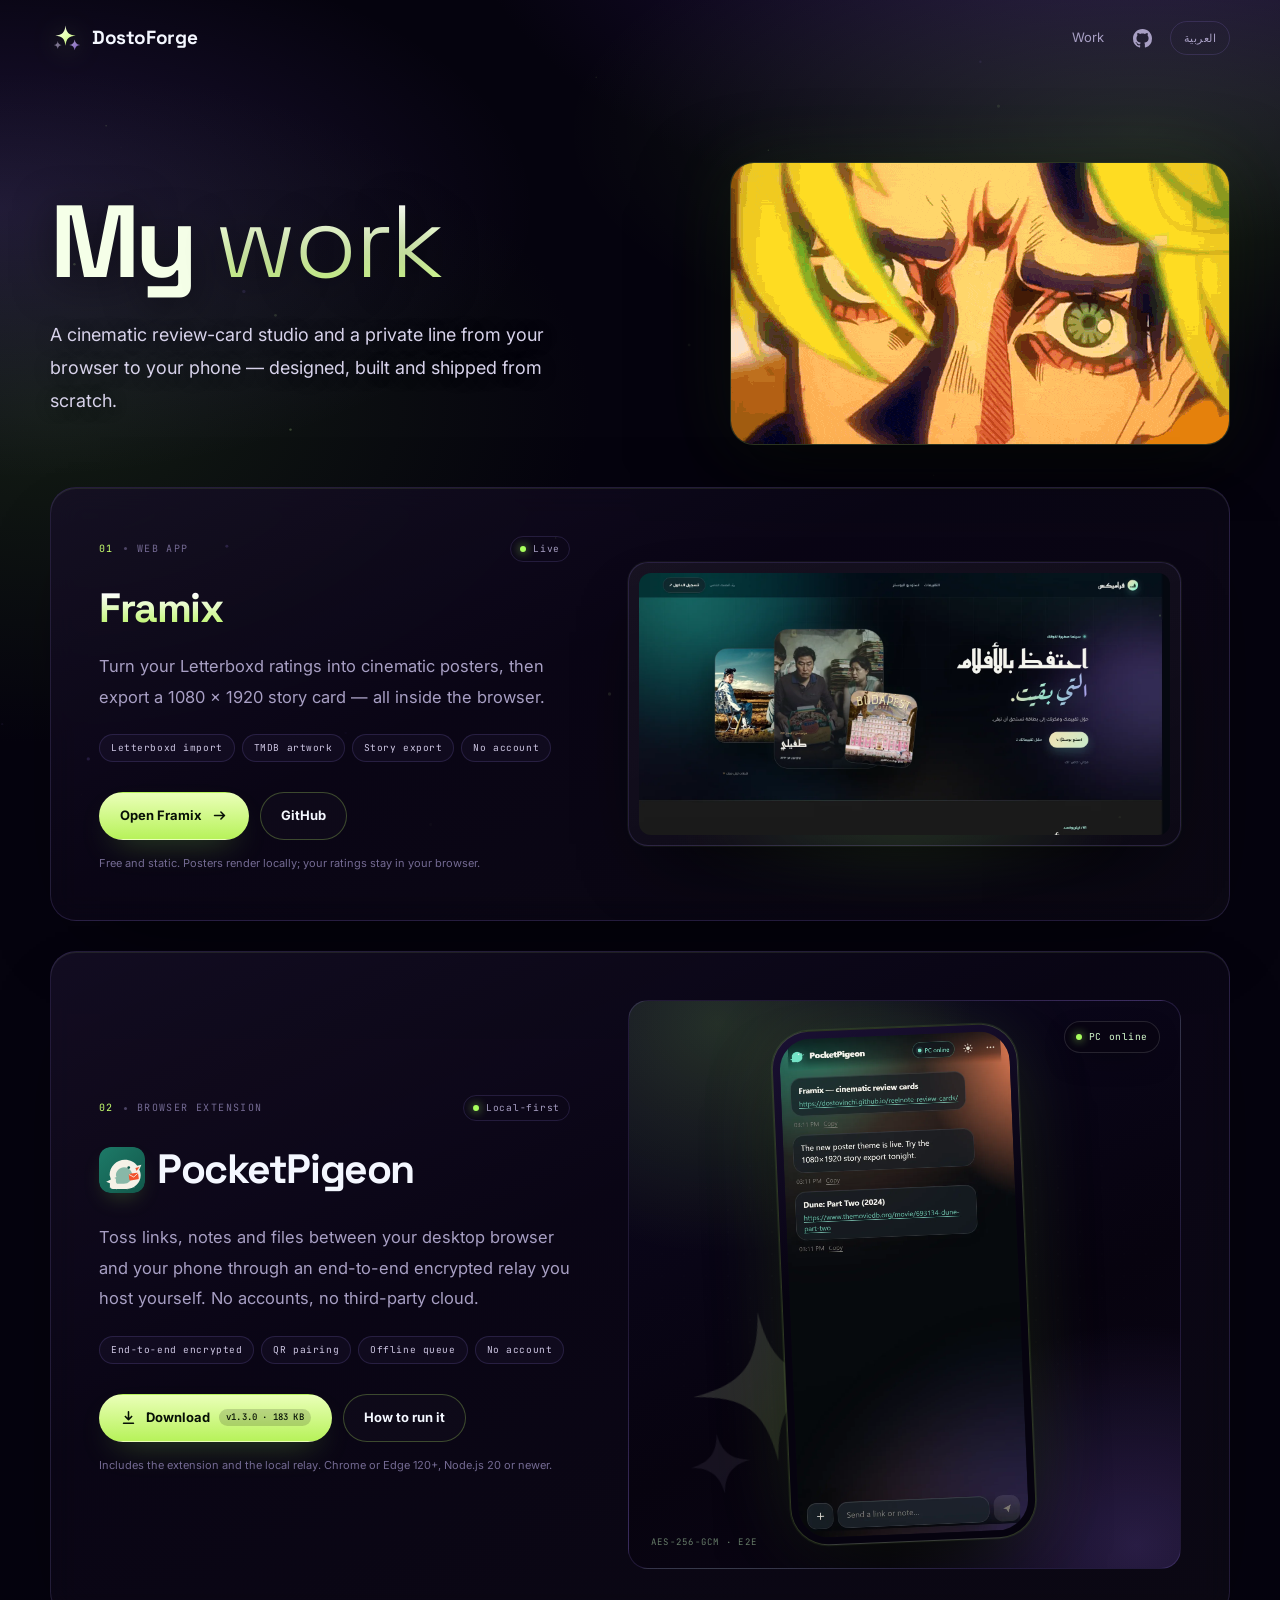
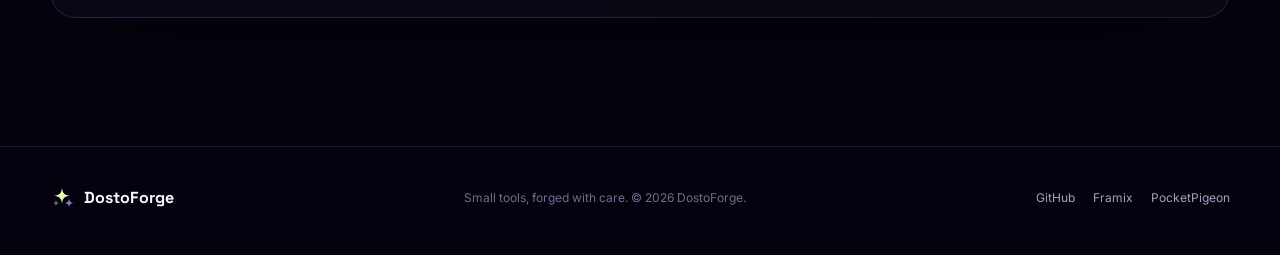
==== commit bcd6940d: "Show the hero GIF at native size and ship PocketPigeon 1.3.0 The full-bleed cover treatment upscaled" ====
--- a/index.html
+++ b/index.html
@@ -29,7 +29,7 @@
   <link rel="preconnect" href="https://fonts.googleapis.com">
   <link rel="preconnect" href="https://fonts.gstatic.com" crossorigin>
   <link href="https://fonts.googleapis.com/css2?family=Inter:wght@400;500;600&family=JetBrains+Mono:wght@400;500&family=Space+Grotesk:wght@300;400;500;600;700&display=swap" rel="stylesheet">
-  <link rel="stylesheet" href="styles.css?v=3">
+  <link rel="stylesheet" href="styles.css?v=4">
   <script>document.documentElement.classList.add('js');</script>
   <script src="app.js?v=3" defer></script>
 </head>
@@ -55,15 +55,17 @@
 
   <main id="main">
     <section class="hero" aria-labelledby="work-title">
-      <div class="hero-media" aria-hidden="true">
-        <picture>
-          <source media="(prefers-reduced-motion: reduce)" srcset="assets/hero/hero-heaven-996.webp 996w, assets/hero/hero-heaven.webp 498w" sizes="100vw">
-          <img src="assets/hero/hero-heaven.gif" width="498" height="281" alt="" fetchpriority="high" decoding="async">
-        </picture>
-      </div>
-      <div class="container hero-copy">
-        <h1 id="work-title" class="display-title" data-reveal>My <em>work</em></h1>
-        <p class="hero-lede" data-reveal>A cinematic review-card studio and a private line from your browser to your phone — designed, built and shipped from scratch.</p>
+      <div class="container hero-grid">
+        <div class="hero-copy">
+          <h1 id="work-title" class="display-title" data-reveal>My <em>work</em></h1>
+          <p class="hero-lede" data-reveal>A cinematic review-card studio and a private line from your browser to your phone — designed, built and shipped from scratch.</p>
+        </div>
+        <div class="hero-media" aria-hidden="true">
+          <picture>
+            <source media="(prefers-reduced-motion: reduce)" srcset="assets/hero/hero-heaven-996.webp 996w, assets/hero/hero-heaven.webp 498w" sizes="(max-width: 900px) 100vw, 500px">
+            <img src="assets/hero/hero-heaven.gif" width="498" height="281" alt="" fetchpriority="high" decoding="async">
+          </picture>
+        </div>
       </div>
     </section>
 
@@ -120,10 +122,10 @@
             <li>No account</li>
           </ul>
           <div class="actions">
-            <a class="btn btn-primary" href="downloads/pocketpigeon-1.1.1.zip" download>
+            <a class="btn btn-primary" href="downloads/pocketpigeon-1.3.0.zip" download>
               <svg viewBox="0 0 24 24" fill="none" stroke="currentColor" stroke-width="2.2" stroke-linecap="round" stroke-linejoin="round" aria-hidden="true"><path d="M12 4v11m0 0-4.5-4.5M12 15l4.5-4.5M5 20h14"/></svg>
               Download
-              <span class="btn-badge">v1.1.1 · 176 KB</span>
+              <span class="btn-badge">v1.3.0 · 183 KB</span>
             </a>
             <button class="btn btn-ghost" type="button" data-open-steps>How to run it</button>
           </div>
@@ -151,7 +153,7 @@
       <nav class="footer-links" aria-label="Footer">
         <a href="https://github.com/Dostovinchi" target="_blank" rel="noopener noreferrer">GitHub</a>
         <a href="https://dostovinchi.github.io/reelnote-review-cards/" target="_blank" rel="noopener noreferrer">Framix</a>
-        <a href="downloads/pocketpigeon-1.1.1.zip" download>PocketPigeon</a>
+        <a href="downloads/pocketpigeon-1.3.0.zip" download>PocketPigeon</a>
       </nav>
     </div>
   </footer>
--- a/styles.css
+++ b/styles.css
@@ -208,70 +208,79 @@
 /* Hero */
 .hero {
   position: relative;
-  display: flex;
-  align-items: flex-end;
-  min-height: min(82vh, 760px);
-  padding: 140px 0 clamp(64px, 8vw, 104px);
+  padding: clamp(132px, 18vh, 184px) 0 clamp(40px, 6vw, 76px);
   overflow: hidden;
   isolation: isolate;
 }
 
+.hero::before {
+  content: "";
+  position: absolute;
+  inset: -12% -20% auto;
+  height: 124%;
+  z-index: -1;
+  background:
+    radial-gradient(46% 55% at 78% 30%, rgba(166, 255, 90, 0.13), transparent 70%),
+    radial-gradient(42% 58% at 14% 42%, rgba(150, 100, 255, 0.16), transparent 72%);
+  pointer-events: none;
+}
+
+html[dir="rtl"] .hero::before {
+  background:
+    radial-gradient(46% 55% at 22% 30%, rgba(166, 255, 90, 0.13), transparent 70%),
+    radial-gradient(42% 58% at 86% 42%, rgba(150, 100, 255, 0.16), transparent 72%);
+}
+
+.hero-grid {
+  display: grid;
+  grid-template-columns: minmax(0, 1.02fr) minmax(0, 0.98fr);
+  align-items: center;
+  gap: clamp(30px, 5vw, 80px);
+}
+
+.hero-copy {
+  position: relative;
+}
+
 .hero-media {
-  position: absolute;
-  inset: 0;
-  z-index: -1;
-  background: url("assets/hero/hero-heaven-996.webp") center / cover no-repeat;
+  position: relative;
+  width: 100%;
+  max-width: 500px;
+  justify-self: end;
+  border: 1px solid rgba(198, 255, 110, 0.2);
+  border-radius: 24px;
+  overflow: hidden;
+  background: #05030e;
+  box-shadow:
+    0 34px 90px rgba(0, 0, 0, 0.6),
+    0 0 70px rgba(150, 255, 80, 0.08);
 }
 
 .hero-media picture {
   display: block;
+}
+
+.hero-media img {
+  display: block;
   width: 100%;
-  height: 100%;
-}
-
-.hero-media img {
-  width: 100%;
-  height: 100%;
-  object-fit: cover;
-  object-position: 50% 40%;
-  filter: brightness(1.08) saturate(1.03);
-}
-
-.hero-media::after {
-  content: "";
-  position: absolute;
-  inset: 0;
-  background:
-    linear-gradient(180deg, rgba(5, 3, 14, 0.9) 0%, rgba(9, 4, 22, 0.52) 20%, rgba(10, 5, 25, 0.2) 44%, rgba(8, 4, 18, 0.7) 76%, var(--bg) 100%),
-    linear-gradient(90deg, rgba(5, 3, 14, 0.92) 0%, rgba(9, 4, 22, 0.62) 38%, rgba(12, 6, 28, 0.18) 70%, transparent 88%),
-    radial-gradient(140% 120% at 72% 8%, rgba(150, 255, 80, 0.16), transparent 62%);
-}
-
-html[dir="rtl"] .hero-media::after {
-  background:
-    linear-gradient(180deg, rgba(5, 3, 14, 0.9) 0%, rgba(9, 4, 22, 0.52) 20%, rgba(10, 5, 25, 0.2) 44%, rgba(8, 4, 18, 0.7) 76%, var(--bg) 100%),
-    linear-gradient(270deg, rgba(5, 3, 14, 0.92) 0%, rgba(9, 4, 22, 0.62) 38%, rgba(12, 6, 28, 0.18) 70%, transparent 88%),
-    radial-gradient(140% 120% at 28% 8%, rgba(150, 255, 80, 0.16), transparent 62%);
-}
-
-.hero-copy {
-  position: relative;
+  height: auto;
+  filter: saturate(1.02);
 }
 
 h1.display-title {
   margin: 0;
   color: #f5ffe8;
   font-family: var(--display);
-  font-size: clamp(58px, 8.4vw, 108px);
+  font-size: clamp(58px, 8vw, 104px);
   font-weight: 700;
   line-height: 1.04;
   letter-spacing: -0.05em;
   text-wrap: balance;
-  text-shadow: 0 6px 40px rgba(0, 0, 0, 0.75);
+  text-shadow: 0 6px 40px rgba(0, 0, 0, 0.55);
 }
 
 html[lang="ar"] h1.display-title {
-  font-size: clamp(58px, 8vw, 106px);
+  font-size: clamp(58px, 7.6vw, 102px);
   line-height: 1.34;
   letter-spacing: 0;
   font-weight: 600;
@@ -292,17 +301,17 @@
 }
 
 .hero-lede {
-  max-width: 560px;
+  max-width: 520px;
   margin: 22px 0 0;
   color: #d7d2ea;
   font-size: clamp(15px, 1.5vw, 18px);
   line-height: 1.85;
-  text-shadow: 0 2px 18px rgba(0, 0, 0, 0.65);
+  text-shadow: 0 2px 18px rgba(0, 0, 0, 0.4);
 }
 
 html[lang="ar"] .hero-lede {
   line-height: 2;
-  max-width: 520px;
+  max-width: 500px;
   margin-top: 30px;
 }
 
@@ -913,6 +922,20 @@
 
 /* Responsive */
 @media (max-width: 900px) {
+  .hero {
+    padding-top: 118px;
+  }
+
+  .hero-grid {
+    grid-template-columns: minmax(0, 1fr);
+    gap: 34px;
+  }
+
+  .hero-media {
+    max-width: min(100%, 498px);
+    justify-self: center;
+  }
+
   .project {
     grid-template-columns: minmax(0, 1fr);
     gap: 30px;
@@ -968,12 +991,8 @@
   }
 
   .hero {
-    min-height: 640px;
-    padding-top: 112px;
-  }
-
-  .hero-media img {
-    object-position: 58% 34%;
+    padding-top: 106px;
+    padding-bottom: 30px;
   }
 
   .works {
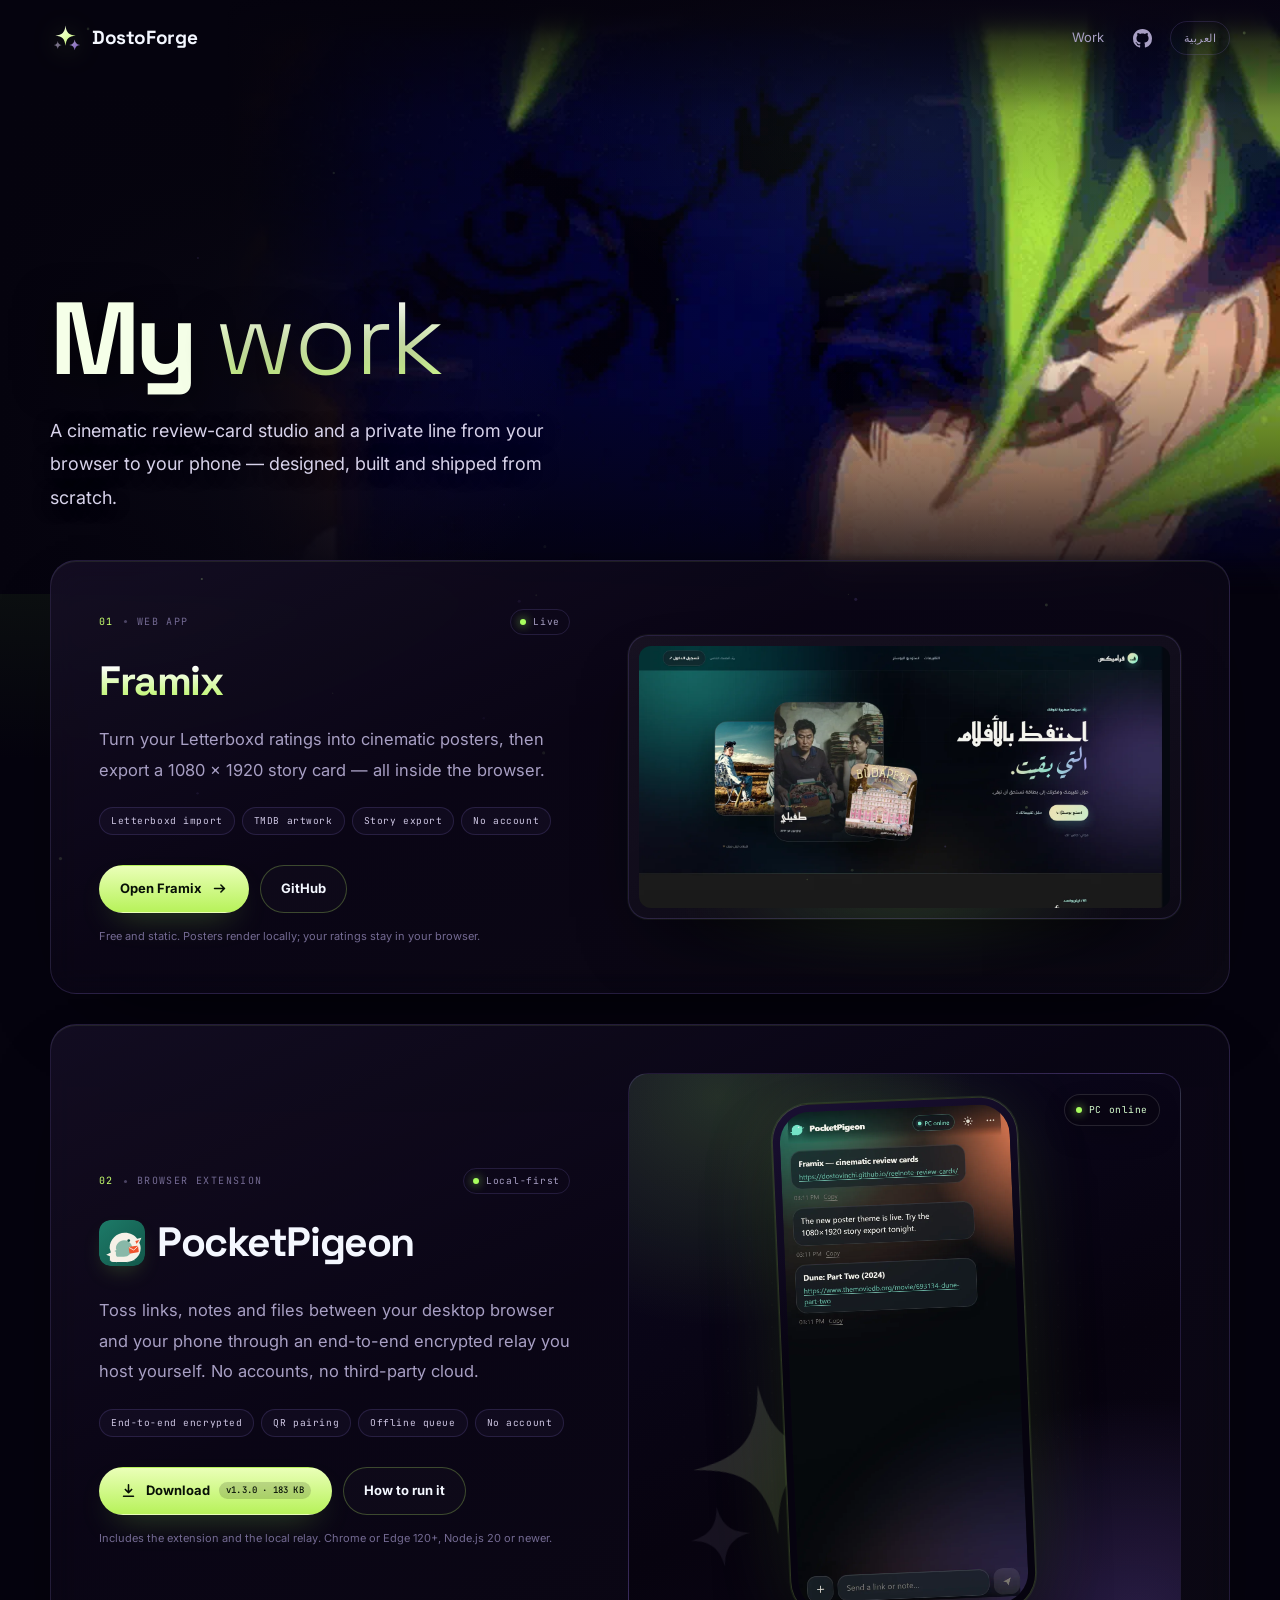
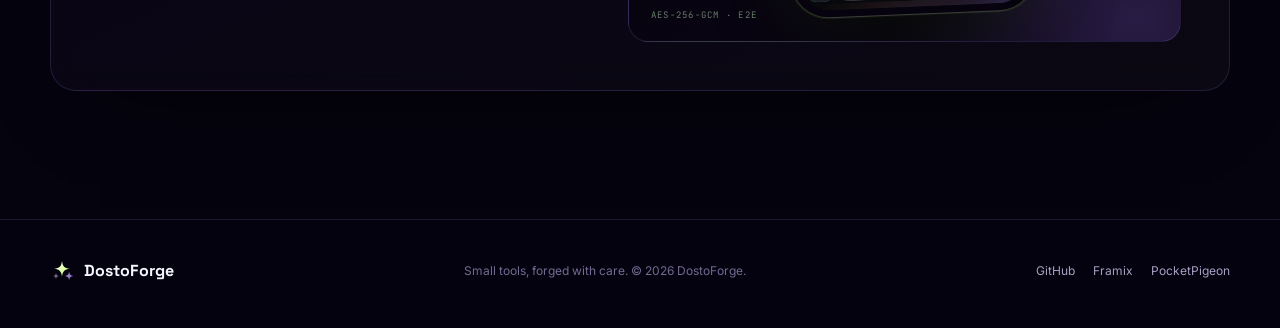
==== commit 8292f37c: "Turn the hero back into a responsive background Show the whole GIF frame instead of a small framed p" ====
--- a/index.html
+++ b/index.html
@@ -29,7 +29,7 @@
   <link rel="preconnect" href="https://fonts.googleapis.com">
   <link rel="preconnect" href="https://fonts.gstatic.com" crossorigin>
   <link href="https://fonts.googleapis.com/css2?family=Inter:wght@400;500;600&family=JetBrains+Mono:wght@400;500&family=Space+Grotesk:wght@300;400;500;600;700&display=swap" rel="stylesheet">
-  <link rel="stylesheet" href="styles.css?v=4">
+  <link rel="stylesheet" href="styles.css?v=5">
   <script>document.documentElement.classList.add('js');</script>
   <script src="app.js?v=3" defer></script>
 </head>
@@ -62,7 +62,9 @@
         </div>
         <div class="hero-media" aria-hidden="true">
           <picture>
-            <source media="(prefers-reduced-motion: reduce)" srcset="assets/hero/hero-heaven-996.webp 996w, assets/hero/hero-heaven.webp 498w" sizes="(max-width: 900px) 100vw, 500px">
+            <source media="(prefers-reduced-motion: reduce)" srcset="assets/hero/hero-heaven-996.webp 996w, assets/hero/hero-heaven.webp 498w" sizes="(max-width: 900px) 100vw, 75vw">
+            <source media="(max-width: 900px)" type="image/webp" srcset="assets/hero/hero-heaven-anim-mobile.webp">
+            <source type="image/webp" srcset="assets/hero/hero-heaven-anim.webp">
             <img src="assets/hero/hero-heaven.gif" width="498" height="281" alt="" fetchpriority="high" decoding="async">
           </picture>
         </div>
--- a/styles.css
+++ b/styles.css
@@ -207,8 +207,12 @@
 
 /* Hero */
 .hero {
+  --hero-h: clamp(540px, 66vh, 640px);
   position: relative;
-  padding: clamp(132px, 18vh, 184px) 0 clamp(40px, 6vw, 76px);
+  display: flex;
+  align-items: flex-end;
+  min-height: var(--hero-h);
+  padding: clamp(152px, 19vh, 190px) 0 clamp(52px, 7vw, 80px);
   overflow: hidden;
   isolation: isolate;
 }
@@ -216,55 +220,88 @@
 .hero::before {
   content: "";
   position: absolute;
-  inset: -12% -20% auto;
-  height: 124%;
-  z-index: -1;
+  inset: 0;
+  z-index: 1;
+  pointer-events: none;
   background:
-    radial-gradient(46% 55% at 78% 30%, rgba(166, 255, 90, 0.13), transparent 70%),
-    radial-gradient(42% 58% at 14% 42%, rgba(150, 100, 255, 0.16), transparent 72%);
-  pointer-events: none;
+    linear-gradient(180deg, rgba(5, 3, 14, 0.88) 0%, rgba(5, 3, 14, 0.2) 20%, transparent 38%),
+    linear-gradient(90deg, var(--bg) 0%, rgba(5, 3, 14, 0.88) 16%, rgba(5, 3, 14, 0.4) 38%, rgba(5, 3, 14, 0.04) 64%, transparent 82%),
+    radial-gradient(48% 58% at 10% 72%, rgba(150, 100, 255, 0.14), transparent 72%),
+    radial-gradient(40% 50% at 72% 22%, rgba(166, 255, 90, 0.09), transparent 70%);
 }
 
 html[dir="rtl"] .hero::before {
   background:
-    radial-gradient(46% 55% at 22% 30%, rgba(166, 255, 90, 0.13), transparent 70%),
-    radial-gradient(42% 58% at 86% 42%, rgba(150, 100, 255, 0.16), transparent 72%);
+    linear-gradient(180deg, rgba(5, 3, 14, 0.88) 0%, rgba(5, 3, 14, 0.2) 20%, transparent 38%),
+    linear-gradient(270deg, var(--bg) 0%, rgba(5, 3, 14, 0.88) 16%, rgba(5, 3, 14, 0.4) 38%, rgba(5, 3, 14, 0.04) 64%, transparent 82%),
+    radial-gradient(48% 58% at 90% 72%, rgba(150, 100, 255, 0.14), transparent 72%),
+    radial-gradient(40% 50% at 28% 22%, rgba(166, 255, 90, 0.09), transparent 70%);
 }
 
 .hero-grid {
-  display: grid;
-  grid-template-columns: minmax(0, 1.02fr) minmax(0, 0.98fr);
-  align-items: center;
-  gap: clamp(30px, 5vw, 80px);
+  position: static;
+  width: min(100% - 44px, var(--container));
+  margin-inline: auto;
 }
 
 .hero-copy {
   position: relative;
+  z-index: 2;
+  max-width: 610px;
 }
 
 .hero-media {
-  position: relative;
-  width: 100%;
-  max-width: 500px;
-  justify-self: end;
-  border: 1px solid rgba(198, 255, 110, 0.2);
-  border-radius: 24px;
+  position: absolute;
+  top: 50%;
+  inset-inline-end: 0;
+  width: min(100%, calc(var(--hero-h) * 1.772));
+  height: auto;
+  aspect-ratio: 498 / 281;
+  z-index: -1;
   overflow: hidden;
-  background: #05030e;
-  box-shadow:
-    0 34px 90px rgba(0, 0, 0, 0.6),
-    0 0 70px rgba(150, 255, 80, 0.08);
+  transform: translateY(-50%);
+  -webkit-mask-image:
+    linear-gradient(to right, transparent 0%, #000 15%, #000 100%),
+    linear-gradient(to bottom, transparent 0%, #000 7%, #000 93%, transparent 100%);
+  -webkit-mask-composite: source-in;
+  mask-image:
+    linear-gradient(to right, transparent 0%, #000 15%, #000 100%),
+    linear-gradient(to bottom, transparent 0%, #000 7%, #000 93%, transparent 100%);
+  mask-composite: intersect;
+}
+
+html[dir="rtl"] .hero-media {
+  -webkit-mask-image:
+    linear-gradient(to left, transparent 0%, #000 15%, #000 100%),
+    linear-gradient(to bottom, transparent 0%, #000 7%, #000 93%, transparent 100%);
+  -webkit-mask-composite: source-in;
+  mask-image:
+    linear-gradient(to left, transparent 0%, #000 15%, #000 100%),
+    linear-gradient(to bottom, transparent 0%, #000 7%, #000 93%, transparent 100%);
+  mask-composite: intersect;
 }
 
 .hero-media picture {
   display: block;
+  width: 100%;
+  height: 100%;
 }
 
 .hero-media img {
   display: block;
   width: 100%;
-  height: auto;
-  filter: saturate(1.02);
+  height: 100%;
+  filter: saturate(1.03);
+}
+
+.hero-media::after {
+  content: "";
+  position: absolute;
+  inset: 0;
+  pointer-events: none;
+  background:
+    linear-gradient(180deg, rgba(5, 3, 14, 0.94) 0%, rgba(5, 3, 14, 0.32) 6%, transparent 18%),
+    linear-gradient(180deg, transparent 58%, rgba(5, 3, 14, 0.45) 80%, rgba(5, 3, 14, 0.94) 100%);
 }
 
 h1.display-title {
@@ -276,7 +313,7 @@
   line-height: 1.04;
   letter-spacing: -0.05em;
   text-wrap: balance;
-  text-shadow: 0 6px 40px rgba(0, 0, 0, 0.55);
+  text-shadow: 0 6px 40px rgba(0, 0, 0, 0.65);
 }
 
 html[lang="ar"] h1.display-title {
@@ -301,17 +338,17 @@
 }
 
 .hero-lede {
-  max-width: 520px;
+  max-width: 500px;
   margin: 22px 0 0;
   color: #d7d2ea;
   font-size: clamp(15px, 1.5vw, 18px);
   line-height: 1.85;
-  text-shadow: 0 2px 18px rgba(0, 0, 0, 0.4);
+  text-shadow: 0 2px 18px rgba(0, 0, 0, 0.55);
 }
 
 html[lang="ar"] .hero-lede {
   line-height: 2;
-  max-width: 500px;
+  max-width: 480px;
   margin-top: 30px;
 }
 
@@ -923,17 +960,61 @@
 /* Responsive */
 @media (max-width: 900px) {
   .hero {
-    padding-top: 118px;
-  }
-
-  .hero-grid {
-    grid-template-columns: minmax(0, 1fr);
-    gap: 34px;
+    display: block;
+    min-height: 0;
+    padding: 0 0 clamp(32px, 8vw, 52px);
+  }
+
+  .hero::before {
+    background:
+      linear-gradient(180deg, rgba(5, 3, 14, 0.9) 0%, rgba(5, 3, 14, 0.34) 16%, transparent 36%),
+      radial-gradient(60% 46% at 82% 8%, rgba(166, 255, 90, 0.09), transparent 70%),
+      radial-gradient(50% 40% at 10% 36%, rgba(150, 100, 255, 0.13), transparent 72%);
+  }
+
+  html[dir="rtl"] .hero::before {
+    background:
+      linear-gradient(180deg, rgba(5, 3, 14, 0.9) 0%, rgba(5, 3, 14, 0.34) 16%, transparent 36%),
+      radial-gradient(60% 46% at 18% 8%, rgba(166, 255, 90, 0.09), transparent 70%),
+      radial-gradient(50% 40% at 90% 36%, rgba(150, 100, 255, 0.13), transparent 72%);
+  }
+
+  .hero .hero-grid {
+    display: flex;
+    flex-direction: column;
+    width: 100%;
+    margin: 0;
   }
 
   .hero-media {
-    max-width: min(100%, 498px);
-    justify-self: center;
+    position: relative;
+    inset: auto;
+    order: -1;
+    width: 100%;
+    height: auto;
+    z-index: 0;
+    transform: none;
+    -webkit-mask-image: none;
+    -webkit-mask-composite: add;
+    mask-image: none;
+    mask-composite: add;
+  }
+
+  .hero-media img {
+    height: auto;
+  }
+
+  .hero-media::after {
+    background:
+      linear-gradient(180deg, rgba(5, 3, 14, 0.92) 0%, rgba(5, 3, 14, 0.3) 10%, transparent 22%),
+      linear-gradient(180deg, transparent 42%, rgba(5, 3, 14, 0.55) 62%, rgba(5, 3, 14, 0.9) 82%, rgba(5, 3, 14, 0.99) 95%, var(--bg) 100%);
+  }
+
+  .hero-copy {
+    width: min(100% - 32px, var(--container));
+    max-width: none;
+    margin-inline: auto;
+    margin-top: clamp(-90px, -8vw, -50px);
   }
 
   .project {
@@ -988,11 +1069,6 @@
   .lang {
     font-size: 10px;
     padding: 6px 10px;
-  }
-
-  .hero {
-    padding-top: 106px;
-    padding-bottom: 30px;
   }
 
   .works {
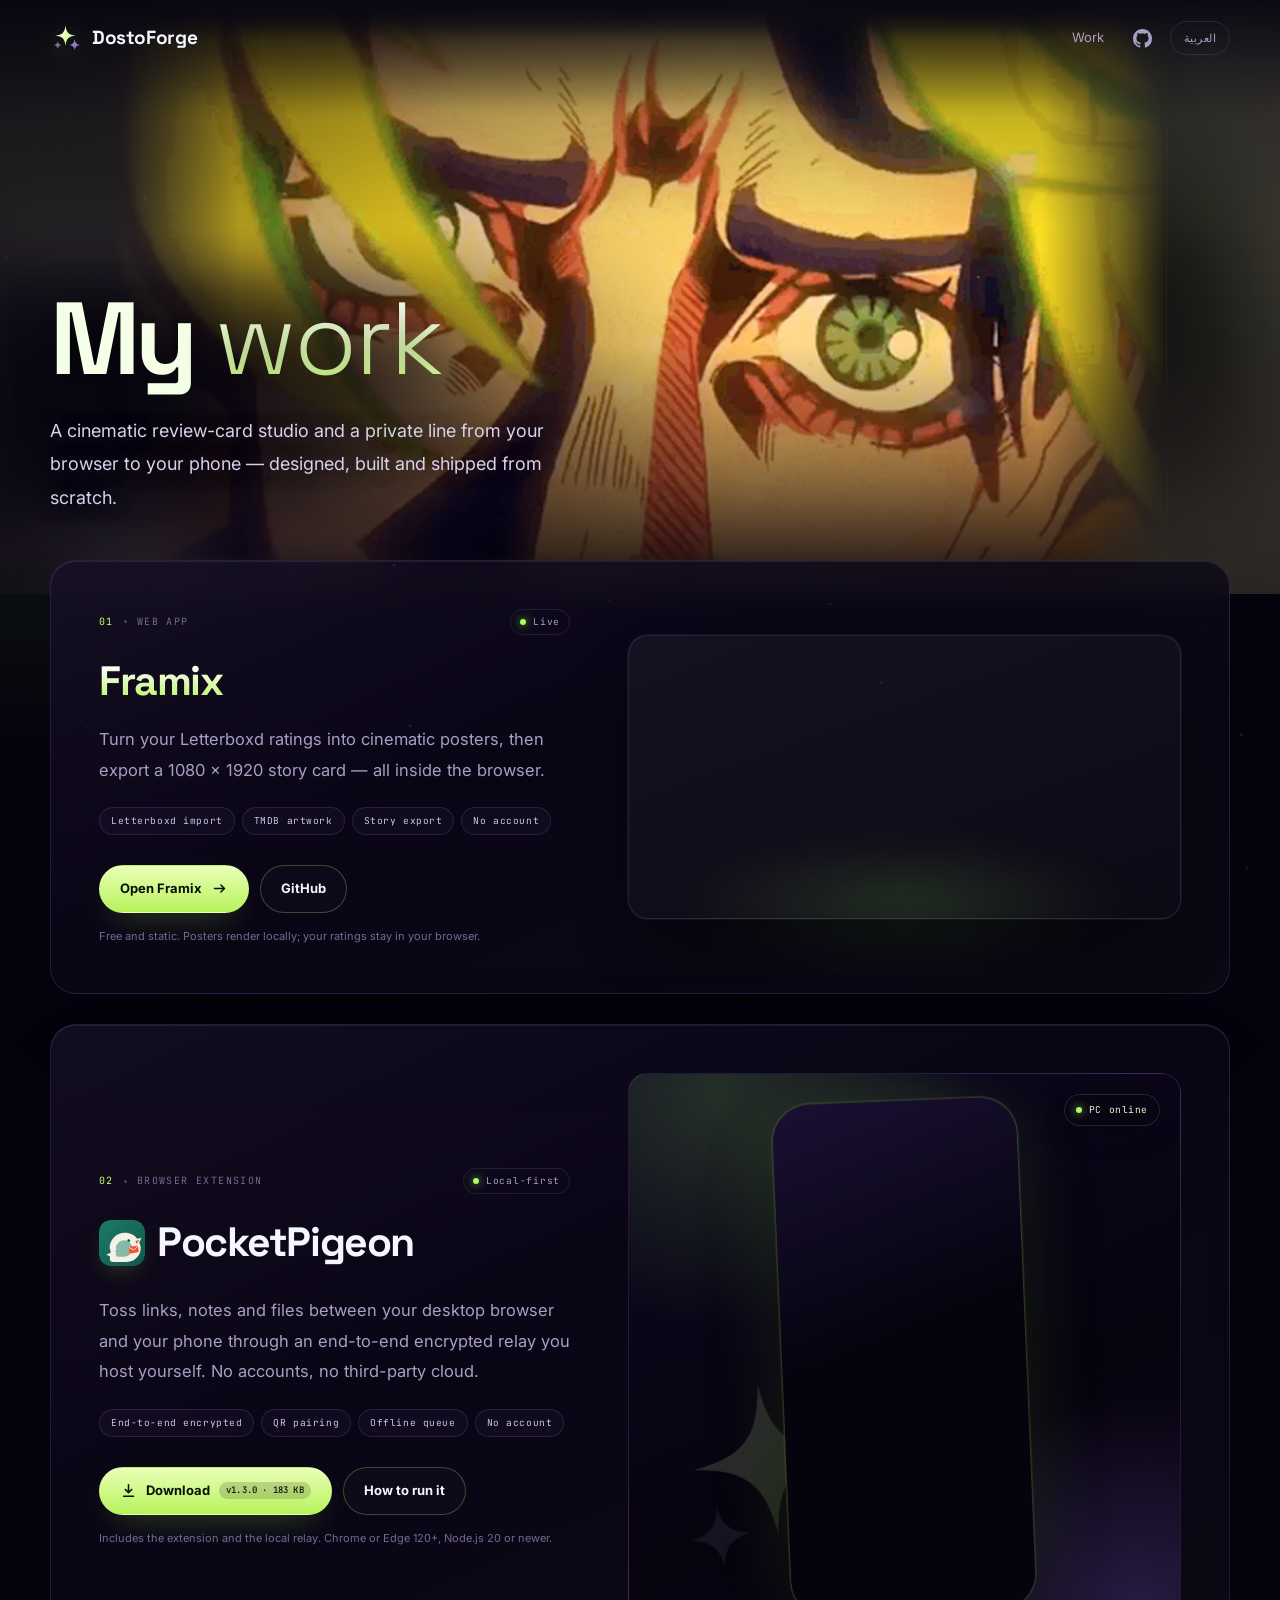
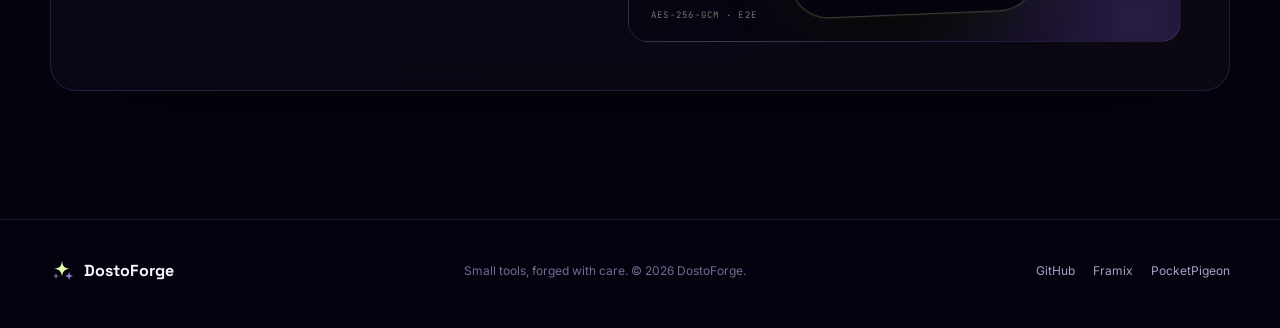
==== commit cb14baad: "Center the desktop hero to balance the background The side-anchored image left a dark empty half on " ====
--- a/index.html
+++ b/index.html
@@ -29,7 +29,7 @@
   <link rel="preconnect" href="https://fonts.googleapis.com">
   <link rel="preconnect" href="https://fonts.gstatic.com" crossorigin>
   <link href="https://fonts.googleapis.com/css2?family=Inter:wght@400;500;600&family=JetBrains+Mono:wght@400;500&family=Space+Grotesk:wght@300;400;500;600;700&display=swap" rel="stylesheet">
-  <link rel="stylesheet" href="styles.css?v=5">
+  <link rel="stylesheet" href="styles.css?v=6">
   <script>document.documentElement.classList.add('js');</script>
   <script src="app.js?v=3" defer></script>
 </head>
--- a/styles.css
+++ b/styles.css
@@ -217,6 +217,17 @@
   isolation: isolate;
 }
 
+.hero::after {
+  content: "";
+  position: absolute;
+  inset: -12%;
+  z-index: -2;
+  background: url("assets/hero/hero-heaven-996.webp") center / cover no-repeat;
+  filter: blur(70px) grayscale(0.82) brightness(0.34) contrast(1.06);
+  opacity: 0.92;
+  pointer-events: none;
+}
+
 .hero::before {
   content: "";
   position: absolute;
@@ -225,7 +236,7 @@
   pointer-events: none;
   background:
     linear-gradient(180deg, rgba(5, 3, 14, 0.88) 0%, rgba(5, 3, 14, 0.2) 20%, transparent 38%),
-    linear-gradient(90deg, var(--bg) 0%, rgba(5, 3, 14, 0.88) 16%, rgba(5, 3, 14, 0.4) 38%, rgba(5, 3, 14, 0.04) 64%, transparent 82%),
+    linear-gradient(90deg, rgba(5, 3, 14, 0.5) 0%, rgba(5, 3, 14, 0.18) 30%, transparent 56%),
     radial-gradient(48% 58% at 10% 72%, rgba(150, 100, 255, 0.14), transparent 72%),
     radial-gradient(40% 50% at 72% 22%, rgba(166, 255, 90, 0.09), transparent 70%);
 }
@@ -233,7 +244,7 @@
 html[dir="rtl"] .hero::before {
   background:
     linear-gradient(180deg, rgba(5, 3, 14, 0.88) 0%, rgba(5, 3, 14, 0.2) 20%, transparent 38%),
-    linear-gradient(270deg, var(--bg) 0%, rgba(5, 3, 14, 0.88) 16%, rgba(5, 3, 14, 0.4) 38%, rgba(5, 3, 14, 0.04) 64%, transparent 82%),
+    linear-gradient(270deg, rgba(5, 3, 14, 0.5) 0%, rgba(5, 3, 14, 0.18) 30%, transparent 56%),
     radial-gradient(48% 58% at 90% 72%, rgba(150, 100, 255, 0.14), transparent 72%),
     radial-gradient(40% 50% at 28% 22%, rgba(166, 255, 90, 0.09), transparent 70%);
 }
@@ -250,33 +261,36 @@
   max-width: 610px;
 }
 
+.hero-copy::before {
+  content: "";
+  position: absolute;
+  inset: -10% -16% -8% -12%;
+  z-index: -1;
+  background: radial-gradient(78% 88% at 20% 52%, rgba(5, 3, 14, 0.94) 0%, rgba(5, 3, 14, 0.72) 38%, rgba(5, 3, 14, 0.24) 68%, transparent 100%);
+  filter: blur(22px);
+  pointer-events: none;
+}
+
+html[dir="rtl"] .hero-copy::before {
+  background: radial-gradient(78% 88% at 80% 52%, rgba(5, 3, 14, 0.94) 0%, rgba(5, 3, 14, 0.72) 38%, rgba(5, 3, 14, 0.24) 68%, transparent 100%);
+}
+
 .hero-media {
   position: absolute;
   top: 50%;
-  inset-inline-end: 0;
+  left: 50%;
   width: min(100%, calc(var(--hero-h) * 1.772));
   height: auto;
   aspect-ratio: 498 / 281;
   z-index: -1;
   overflow: hidden;
-  transform: translateY(-50%);
+  transform: translate(-50%, -50%);
   -webkit-mask-image:
-    linear-gradient(to right, transparent 0%, #000 15%, #000 100%),
+    linear-gradient(to right, transparent 0%, #000 12%, #000 88%, transparent 100%),
     linear-gradient(to bottom, transparent 0%, #000 7%, #000 93%, transparent 100%);
   -webkit-mask-composite: source-in;
   mask-image:
-    linear-gradient(to right, transparent 0%, #000 15%, #000 100%),
-    linear-gradient(to bottom, transparent 0%, #000 7%, #000 93%, transparent 100%);
-  mask-composite: intersect;
-}
-
-html[dir="rtl"] .hero-media {
-  -webkit-mask-image:
-    linear-gradient(to left, transparent 0%, #000 15%, #000 100%),
-    linear-gradient(to bottom, transparent 0%, #000 7%, #000 93%, transparent 100%);
-  -webkit-mask-composite: source-in;
-  mask-image:
-    linear-gradient(to left, transparent 0%, #000 15%, #000 100%),
+    linear-gradient(to right, transparent 0%, #000 12%, #000 88%, transparent 100%),
     linear-gradient(to bottom, transparent 0%, #000 7%, #000 93%, transparent 100%);
   mask-composite: intersect;
 }
@@ -965,6 +979,10 @@
     padding: 0 0 clamp(32px, 8vw, 52px);
   }
 
+  .hero::after {
+    display: none;
+  }
+
   .hero::before {
     background:
       linear-gradient(180deg, rgba(5, 3, 14, 0.9) 0%, rgba(5, 3, 14, 0.34) 16%, transparent 36%),
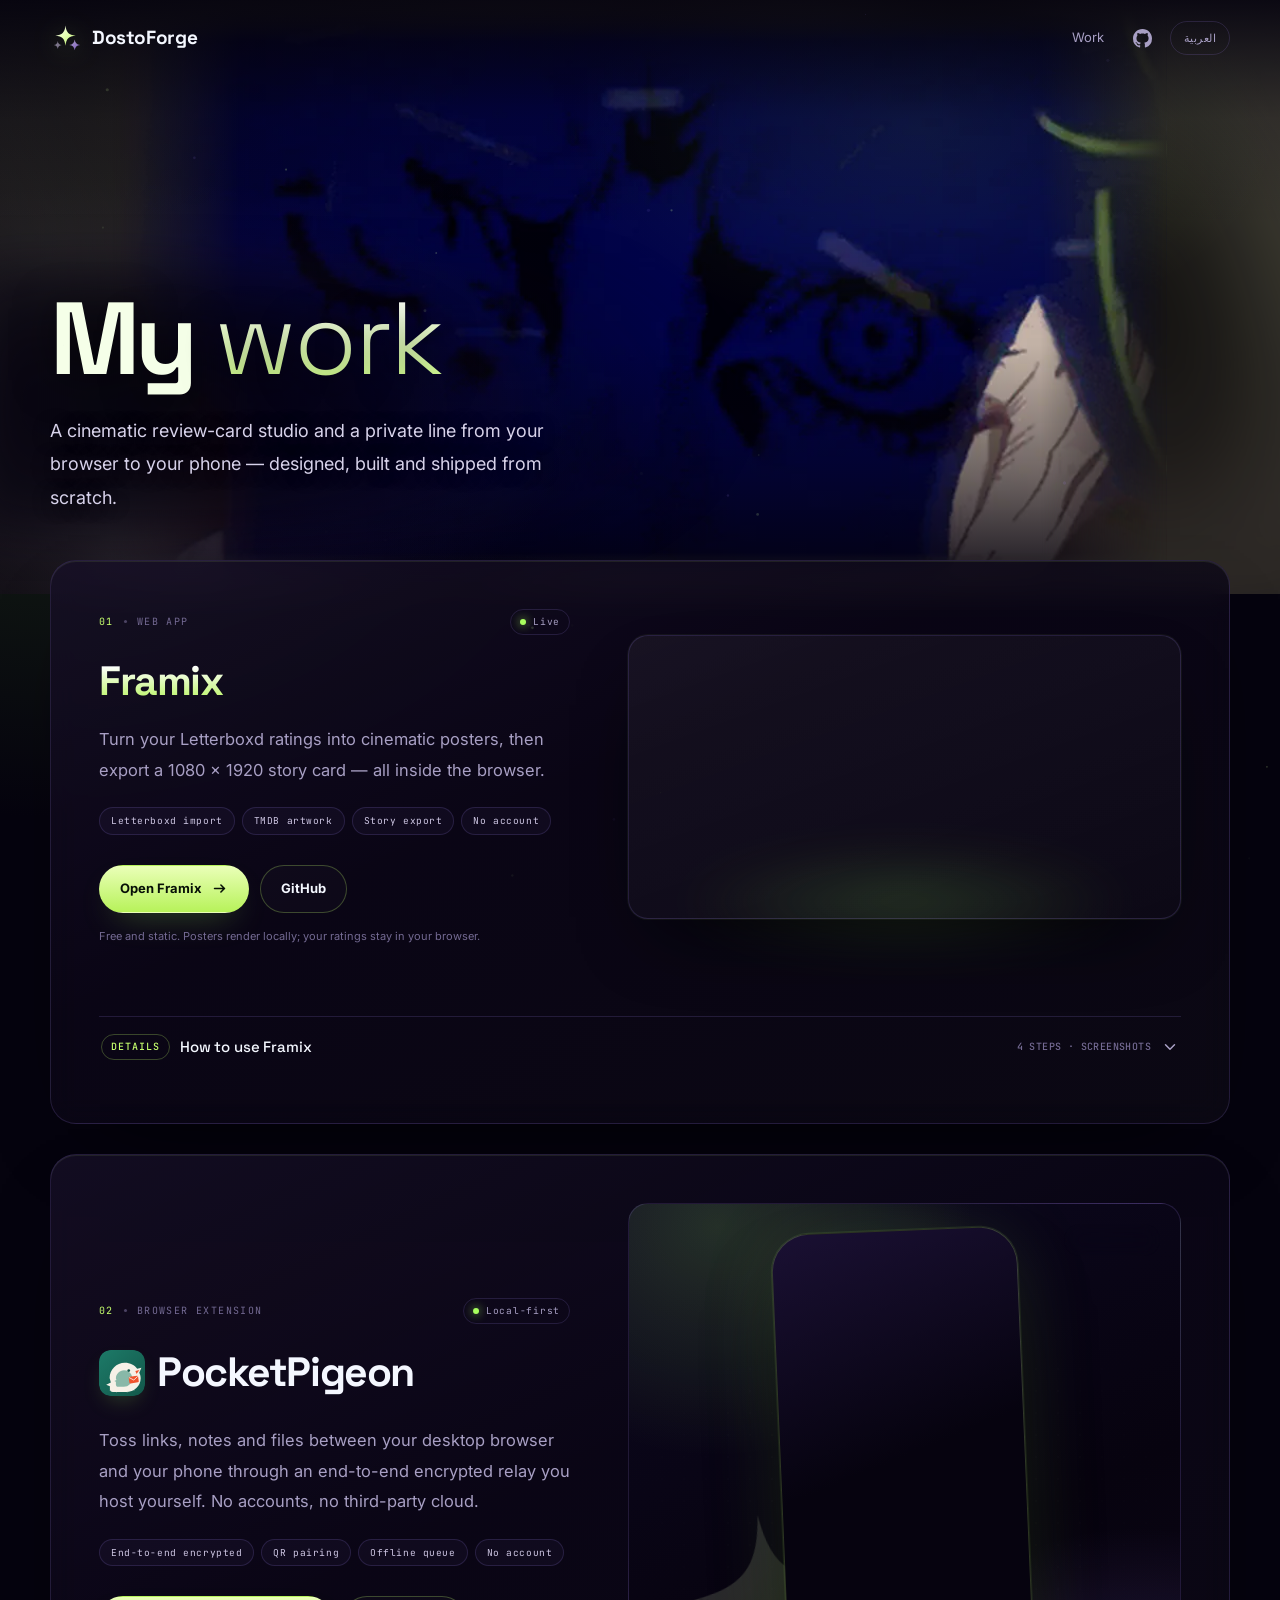
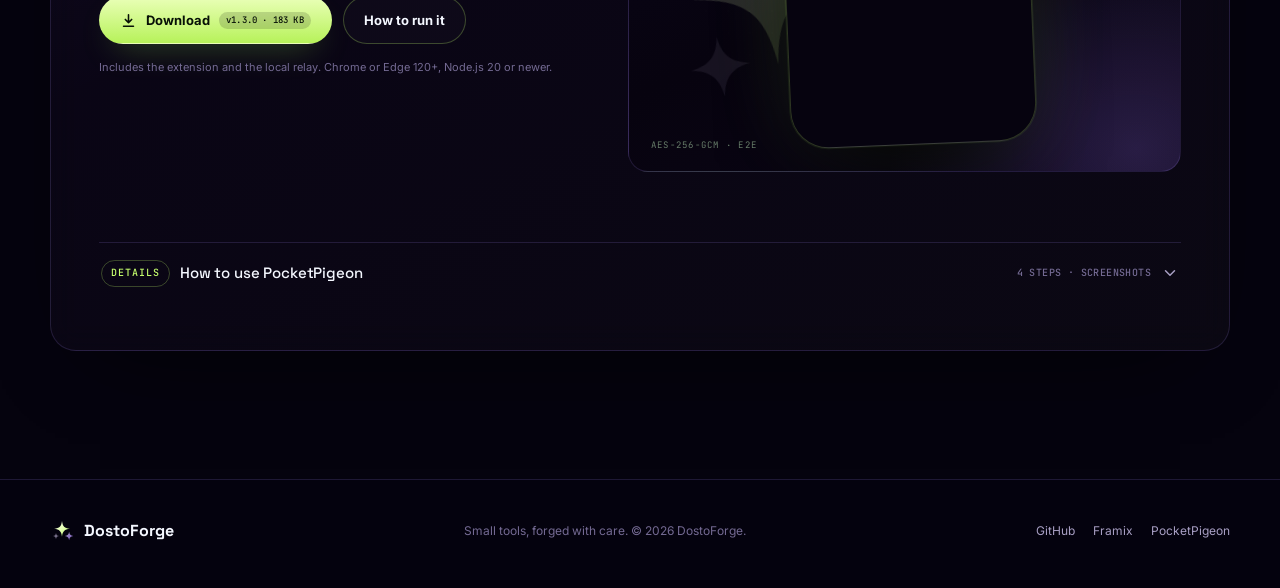
==== commit 14341ca8: "Add step-by-step project guides with screenshots Each project card now has a native details row that" ====
--- a/index.html
+++ b/index.html
@@ -29,7 +29,7 @@
   <link rel="preconnect" href="https://fonts.googleapis.com">
   <link rel="preconnect" href="https://fonts.gstatic.com" crossorigin>
   <link href="https://fonts.googleapis.com/css2?family=Inter:wght@400;500;600&family=JetBrains+Mono:wght@400;500&family=Space+Grotesk:wght@300;400;500;600;700&display=swap" rel="stylesheet">
-  <link rel="stylesheet" href="styles.css?v=6">
+  <link rel="stylesheet" href="styles.css?v=8">
   <script>document.documentElement.classList.add('js');</script>
   <script src="app.js?v=3" defer></script>
 </head>
@@ -102,6 +102,59 @@
         <a class="shot-frame project-art" href="https://dostovinchi.github.io/reelnote-review-cards/" target="_blank" rel="noopener noreferrer" aria-label="Open Framix">
           <img src="assets/framix/framix-studio.webp" width="1600" height="1000" alt="Framix homepage with floating film stills and an Arabic headline" loading="lazy" decoding="async">
         </a>
+        <details class="project-guide" id="framix-guide">
+          <summary class="guide-summary">
+            <span class="guide-kicker">Details</span>
+            <span class="guide-heading">How to use Framix</span>
+            <span class="guide-meta">4 steps · screenshots</span>
+            <svg class="guide-chev" viewBox="0 0 24 24" fill="none" stroke="currentColor" stroke-width="2" stroke-linecap="round" stroke-linejoin="round" aria-hidden="true"><path d="m6 9 6 6 6-6"/></svg>
+          </summary>
+          <div class="guide-body">
+            <div class="guide-column">
+            <ol class="guide-steps">
+              <li class="guide-step">
+                <span class="guide-index">01</span>
+                <div>
+                  <strong>Open the studio</strong>
+                  <p>Press “Open Framix” and start from the landing page.</p>
+                </div>
+              </li>
+              <li class="guide-step">
+                <span class="guide-index">02</span>
+                <div>
+                  <strong>Import your ratings</strong>
+                  <p>In the “Begin with your ratings” section, enter a public Letterboxd username or profile link, then import your ratings.</p>
+                </div>
+              </li>
+              <li class="guide-step">
+                <span class="guide-index">03</span>
+                <div>
+                  <strong>Make the card yours</strong>
+                  <p>Pick a review, then edit the title, year or director, rating and note. Choose artwork from TMDB or upload your own image.</p>
+                </div>
+              </li>
+              <li class="guide-step">
+                <span class="guide-index">04</span>
+                <div>
+                  <strong>Style and download</strong>
+                  <p>Use the final-touches controls to choose the theme, format and color, then download a 1080 × 1920 story PNG. Everything renders in your browser.</p>
+                </div>
+              </li>
+            </ol>
+            <p class="guide-tip"><b>Tip</b> Framix renders everything in your browser — no account and no upload.</p>
+            </div>
+            <div class="guide-media">
+              <figure class="guide-shot">
+                <img src="assets/framix/guide-import.webp" width="1120" height="204" alt="Framix Letterboxd import field with a username input and import button" loading="lazy" decoding="async">
+                <figcaption>02 · Import from Letterboxd</figcaption>
+              </figure>
+              <figure class="guide-shot">
+                <img src="assets/framix/guide-studio.webp" width="1240" height="1094" alt="Framix studio with a live story-card preview, film details, artwork picker and style controls" loading="lazy" decoding="async">
+                <figcaption>03–04 · Design, preview and export</figcaption>
+              </figure>
+            </div>
+          </div>
+        </details>
       </article>
 
       <article class="card project" data-reveal>
@@ -141,6 +194,66 @@
             <img src="assets/pocketpigeon/pigeon-inbox.webp" width="860" height="1864" alt="PocketPigeon phone inbox showing two links and a note sent from a computer" loading="lazy" decoding="async">
           </div>
         </div>
+        <details class="project-guide" id="pocketpigeon-guide">
+          <summary class="guide-summary">
+            <span class="guide-kicker">Details</span>
+            <span class="guide-heading">How to use PocketPigeon</span>
+            <span class="guide-meta">4 steps · screenshots</span>
+            <svg class="guide-chev" viewBox="0 0 24 24" fill="none" stroke="currentColor" stroke-width="2" stroke-linecap="round" stroke-linejoin="round" aria-hidden="true"><path d="m6 9 6 6 6-6"/></svg>
+          </summary>
+          <div class="guide-body">
+            <div class="guide-column">
+            <ol class="guide-steps">
+              <li class="guide-step">
+                <span class="guide-index">01</span>
+                <div>
+                  <strong>Set it up once</strong>
+                  <p>Download the ZIP, start the relay and load the extension. The “How to run it” button has the exact setup.</p>
+                </div>
+              </li>
+              <li class="guide-step">
+                <span class="guide-index">02</span>
+                <div>
+                  <strong>Pair your phone</strong>
+                  <p>Click the PocketPigeon toolbar icon and scan its QR code with your phone camera on the same Wi-Fi. The key stays on both devices.</p>
+                </div>
+              </li>
+              <li class="guide-step">
+                <span class="guide-index">03</span>
+                <div>
+                  <strong>Send from the browser</strong>
+                  <p>Use “Send this tab”, right-click a link, image or selection, or press <code>Ctrl+Shift+S</code>. You can attach files from the popup too.</p>
+                </div>
+              </li>
+              <li class="guide-step">
+                <span class="guide-index">04</span>
+                <div>
+                  <strong>Pick it up on your phone</strong>
+                  <p>Text is copied, links open and files download. If the phone is away, messages wait on the relay and arrive when it reconnects.</p>
+                </div>
+              </li>
+            </ol>
+            <p class="guide-tip"><b>Tip</b> The relay stores only ciphertext; the room key never leaves your two devices.</p>
+            </div>
+            <div class="guide-media guide-media-pigeon">
+              <div class="guide-phones">
+                <figure class="guide-phone-item">
+                  <div class="guide-phone">
+                    <img src="assets/pocketpigeon/pairing.webp" width="780" height="1688" alt="PocketPigeon phone screen asking to pair with the browser extension by scanning a code" loading="lazy" decoding="async">
+                  </div>
+                  <figcaption>02 · Pair once</figcaption>
+                </figure>
+                <figure class="guide-phone-item">
+                  <div class="guide-phone">
+                    <img src="assets/pocketpigeon/pigeon-inbox.webp" width="860" height="1864" alt="PocketPigeon phone inbox with messages received from the desktop" loading="lazy" decoding="async">
+                  </div>
+                  <figcaption>03–04 · Send and receive</figcaption>
+                </figure>
+              </div>
+              <p class="guide-caption">AES-256-GCM · E2E</p>
+            </div>
+          </div>
+        </details>
       </article>
     </section>
   </main>
--- a/styles.css
+++ b/styles.css
@@ -605,6 +605,305 @@
   font-size: 12px;
 }
 
+/* Project guides */
+.project-guide {
+  order: 3;
+  grid-column: 1 / -1;
+  align-self: stretch;
+  min-width: 0;
+  margin-top: clamp(2px, 1vw, 14px);
+  border-top: 1px solid var(--line);
+  scroll-margin-top: 100px;
+}
+
+.guide-summary {
+  display: flex;
+  flex-wrap: wrap;
+  align-items: center;
+  gap: 10px;
+  padding: 17px 2px 15px;
+  border-radius: 10px;
+  cursor: pointer;
+  list-style: none;
+  color: var(--ink);
+  font-family: var(--display);
+  font-size: 15px;
+  font-weight: 500;
+  letter-spacing: -0.01em;
+  transition: color 0.2s;
+}
+
+.guide-summary::-webkit-details-marker {
+  display: none;
+}
+
+.guide-summary::marker {
+  content: "";
+}
+
+.guide-summary:hover {
+  color: var(--accent-strong);
+}
+
+.guide-summary:focus-visible {
+  outline: 2px solid var(--accent);
+  outline-offset: 3px;
+}
+
+.guide-kicker {
+  flex: none;
+  padding: 4px 9px;
+  border: 1px solid var(--line-strong);
+  border-radius: 999px;
+  color: var(--accent);
+  font-family: var(--mono);
+  font-size: 10px;
+  font-weight: 500;
+  letter-spacing: 0.1em;
+  text-transform: uppercase;
+}
+
+html[lang="ar"] .guide-kicker {
+  font-size: 11px;
+  letter-spacing: 0;
+}
+
+.guide-heading {
+  min-width: 0;
+}
+
+.guide-meta {
+  margin-inline-start: auto;
+  color: var(--faint);
+  font-family: var(--mono);
+  font-size: 10px;
+  letter-spacing: 0.04em;
+  text-transform: uppercase;
+}
+
+html[lang="ar"] .guide-meta {
+  font-size: 10px;
+  letter-spacing: 0;
+}
+
+.guide-chev {
+  flex: none;
+  width: 18px;
+  height: 18px;
+  color: var(--muted);
+  transition: transform 0.25s ease, color 0.2s;
+}
+
+.project-guide[open] .guide-chev {
+  transform: rotate(180deg);
+  color: var(--accent);
+}
+
+.guide-body {
+  display: grid;
+  grid-template-columns: minmax(0, 1.02fr) minmax(0, 0.98fr);
+  gap: clamp(22px, 4vw, 44px);
+  padding: 6px 2px clamp(24px, 3vw, 34px);
+}
+
+.guide-steps {
+  display: grid;
+  align-content: start;
+  gap: 18px;
+  margin: 0;
+  padding: 0;
+  list-style: none;
+}
+
+.guide-column {
+  display: grid;
+  align-content: start;
+  gap: 18px;
+  min-width: 0;
+}
+
+.guide-tip {
+  margin: 0;
+  padding: 12px 14px;
+  border: 1px dashed rgba(198, 255, 110, 0.24);
+  border-radius: 12px;
+  background: rgba(198, 255, 110, 0.035);
+  color: var(--faint);
+  font-size: 12px;
+  line-height: 1.7;
+}
+
+.guide-tip b {
+  margin-inline-end: 6px;
+  color: var(--accent);
+  font-family: var(--mono);
+  font-size: 10px;
+  font-weight: 500;
+  letter-spacing: 0.08em;
+  text-transform: uppercase;
+}
+
+html[lang="ar"] .guide-tip {
+  font-size: 13px;
+  line-height: 1.85;
+}
+
+html[lang="ar"] .guide-tip b {
+  font-family: var(--body);
+  font-size: 12px;
+  letter-spacing: 0;
+}
+
+.guide-step {
+  display: grid;
+  grid-template-columns: 30px minmax(0, 1fr);
+  gap: 12px;
+}
+
+.guide-index {
+  padding-top: 2px;
+  color: var(--accent);
+  font-family: var(--mono);
+  font-size: 11px;
+  letter-spacing: 0.08em;
+}
+
+.guide-step strong {
+  display: block;
+  color: var(--ink);
+  font-family: var(--display);
+  font-size: 15px;
+  font-weight: 500;
+  letter-spacing: -0.01em;
+}
+
+html[lang="ar"] .guide-step strong {
+  font-weight: 600;
+}
+
+.guide-step p {
+  margin: 6px 0 0;
+  color: var(--muted);
+  font-size: 13.5px;
+  line-height: 1.75;
+}
+
+html[lang="ar"] .guide-step p {
+  font-size: 14px;
+  line-height: 1.9;
+}
+
+.guide-step code {
+  padding: 2px 6px;
+  border: 1px solid var(--line);
+  border-radius: 6px;
+  background: rgba(198, 255, 110, 0.06);
+  color: var(--accent-strong);
+  font-family: var(--mono);
+  font-size: 12px;
+  overflow-wrap: anywhere;
+}
+
+.guide-media {
+  display: grid;
+  align-content: start;
+  gap: 14px;
+}
+
+.guide-shot {
+  margin: 0;
+  overflow: hidden;
+  border: 1px solid var(--line);
+  border-radius: 16px;
+  background: #07040f;
+}
+
+.guide-shot img {
+  display: block;
+  width: 100%;
+  height: auto;
+}
+
+.guide-shot figcaption {
+  padding: 9px 12px;
+  border-top: 1px solid var(--line);
+  color: var(--faint);
+  font-family: var(--mono);
+  font-size: 10px;
+  letter-spacing: 0.03em;
+}
+
+html[lang="ar"] .guide-shot figcaption {
+  font-family: var(--body);
+  font-size: 11px;
+  letter-spacing: 0;
+}
+
+.guide-media-pigeon {
+  justify-items: center;
+}
+
+.guide-phones {
+  display: grid;
+  grid-template-columns: repeat(2, minmax(0, 1fr));
+  gap: 12px;
+  width: 100%;
+}
+
+.guide-phone-item {
+  display: grid;
+  gap: 8px;
+  min-width: 0;
+  margin: 0;
+}
+
+.guide-phone {
+  padding: 6px;
+  border: 1px solid rgba(198, 255, 110, 0.24);
+  border-radius: 26px;
+  background: linear-gradient(160deg, rgba(198, 255, 110, 0.08), rgba(150, 100, 255, 0.08));
+  box-shadow: 0 24px 60px rgba(0, 0, 0, 0.45), 0 0 44px rgba(150, 255, 80, 0.08);
+}
+
+.guide-phone img {
+  display: block;
+  width: 100%;
+  height: auto;
+  aspect-ratio: 9 / 19.5;
+  object-fit: cover;
+  object-position: top;
+  border-radius: 20px;
+}
+
+.guide-phone-item figcaption {
+  color: var(--faint);
+  font-family: var(--mono);
+  font-size: 9px;
+  letter-spacing: 0.03em;
+  text-align: center;
+}
+
+html[lang="ar"] .guide-phone-item figcaption {
+  font-family: var(--body);
+  font-size: 10px;
+  letter-spacing: 0;
+}
+
+.guide-caption {
+  margin: 0;
+  color: var(--faint);
+  font-family: var(--mono);
+  font-size: 10px;
+  letter-spacing: 0.03em;
+  text-align: center;
+}
+
+html[lang="ar"] .guide-caption {
+  font-family: var(--body);
+  font-size: 11px;
+  letter-spacing: 0;
+}
+
 /* Project art */
 .project-art {
   display: block;
@@ -1053,6 +1352,17 @@
   }
 }
 
+@media (max-width: 760px) {
+  .guide-body {
+    grid-template-columns: minmax(0, 1fr);
+    gap: 22px;
+  }
+
+  .guide-phones {
+    gap: 10px;
+  }
+}
+
 @media (max-width: 640px) {
   .container {
     width: min(100% - 32px, var(--container));
@@ -1097,6 +1407,24 @@
   .project {
     padding: 22px;
     border-radius: 22px;
+  }
+
+  .project-guide {
+    margin-top: 4px;
+  }
+
+  .guide-summary {
+    gap: 8px;
+    padding: 15px 0 13px;
+    font-size: 14px;
+  }
+
+  .guide-meta {
+    display: none;
+  }
+
+  .guide-body {
+    padding-bottom: 24px;
   }
 
   .project-logo .pigeon-mark {
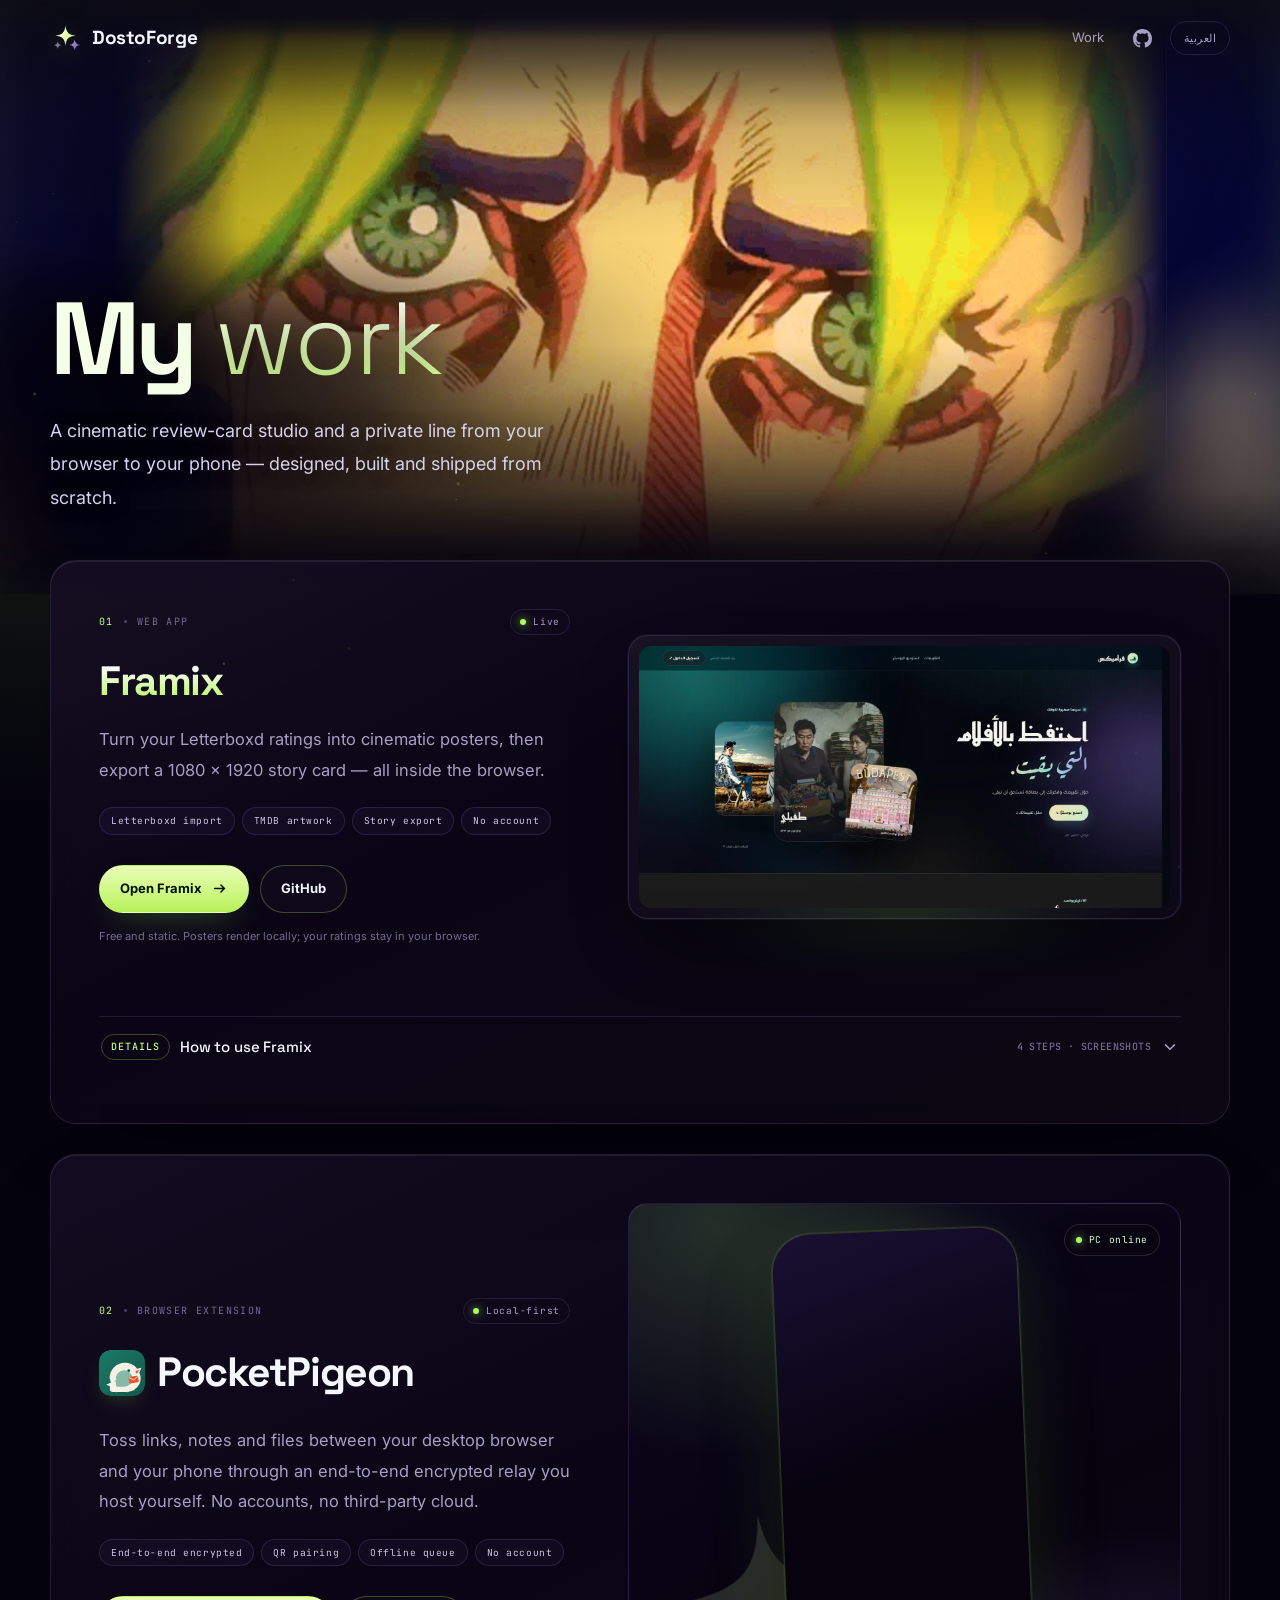
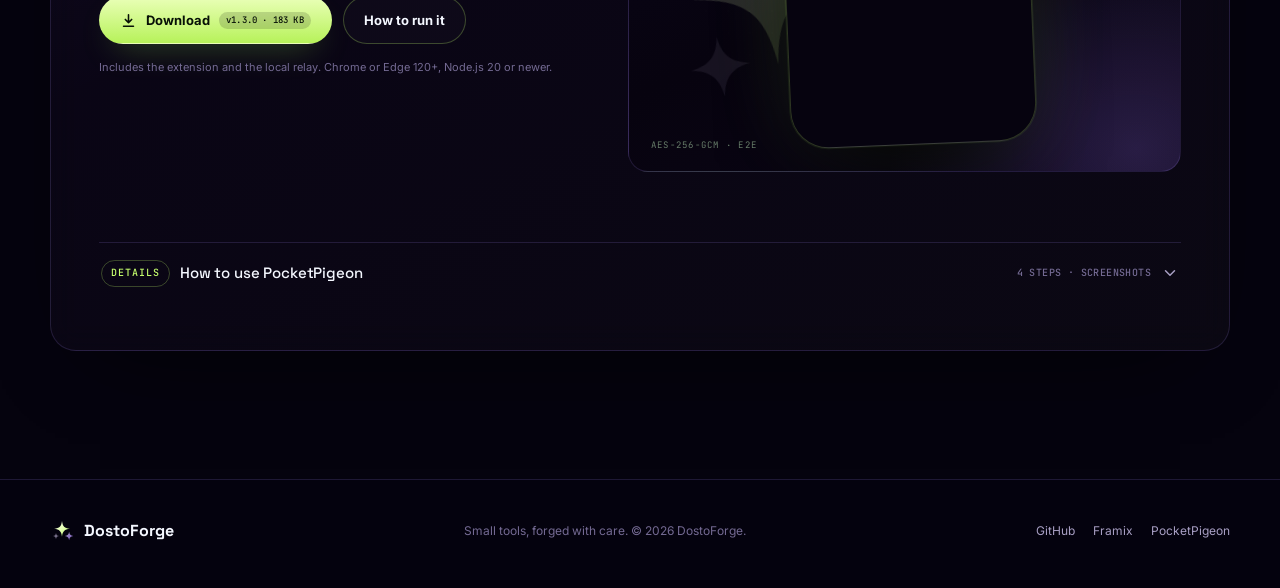
==== commit 0a72a55a: "Reflect the live hero animation in a glassy backdrop Replace the static side fill with a low-res ani" ====
--- a/index.html
+++ b/index.html
@@ -29,7 +29,7 @@
   <link rel="preconnect" href="https://fonts.googleapis.com">
   <link rel="preconnect" href="https://fonts.gstatic.com" crossorigin>
   <link href="https://fonts.googleapis.com/css2?family=Inter:wght@400;500;600&family=JetBrains+Mono:wght@400;500&family=Space+Grotesk:wght@300;400;500;600;700&display=swap" rel="stylesheet">
-  <link rel="stylesheet" href="styles.css?v=8">
+  <link rel="stylesheet" href="styles.css?v=9">
   <script>document.documentElement.classList.add('js');</script>
   <script src="app.js?v=3" defer></script>
 </head>
--- a/styles.css
+++ b/styles.css
@@ -222,9 +222,9 @@
   position: absolute;
   inset: -12%;
   z-index: -2;
-  background: url("assets/hero/hero-heaven-996.webp") center / cover no-repeat;
-  filter: blur(70px) grayscale(0.82) brightness(0.34) contrast(1.06);
-  opacity: 0.92;
+  background: url("assets/hero/hero-heaven-ambient.webp") center / cover no-repeat;
+  filter: blur(46px) saturate(1.22) brightness(0.66) contrast(1.04);
+  opacity: 0.95;
   pointer-events: none;
 }
 
@@ -235,18 +235,19 @@
   z-index: 1;
   pointer-events: none;
   background:
-    linear-gradient(180deg, rgba(5, 3, 14, 0.88) 0%, rgba(5, 3, 14, 0.2) 20%, transparent 38%),
-    linear-gradient(90deg, rgba(5, 3, 14, 0.5) 0%, rgba(5, 3, 14, 0.18) 30%, transparent 56%),
-    radial-gradient(48% 58% at 10% 72%, rgba(150, 100, 255, 0.14), transparent 72%),
-    radial-gradient(40% 50% at 72% 22%, rgba(166, 255, 90, 0.09), transparent 70%);
+    linear-gradient(180deg, rgba(5, 3, 14, 0.94) 0%, rgba(5, 3, 14, 0.6) 8%, rgba(5, 3, 14, 0.18) 22%, transparent 40%),
+    linear-gradient(0deg, var(--bg) 0%, rgba(5, 3, 14, 0.82) 7%, rgba(5, 3, 14, 0.32) 18%, transparent 34%),
+    linear-gradient(90deg, rgba(5, 3, 14, 0.32) 0%, rgba(5, 3, 14, 0.1) 30%, transparent 56%),
+    linear-gradient(115deg, rgba(255, 255, 255, 0.07) 0%, transparent 20%, transparent 62%, rgba(255, 255, 255, 0.035) 78%, transparent 92%);
+  box-shadow: inset 0 0 170px rgba(198, 255, 110, 0.035), inset 0 0 60px rgba(255, 255, 255, 0.04);
 }
 
 html[dir="rtl"] .hero::before {
   background:
-    linear-gradient(180deg, rgba(5, 3, 14, 0.88) 0%, rgba(5, 3, 14, 0.2) 20%, transparent 38%),
-    linear-gradient(270deg, rgba(5, 3, 14, 0.5) 0%, rgba(5, 3, 14, 0.18) 30%, transparent 56%),
-    radial-gradient(48% 58% at 90% 72%, rgba(150, 100, 255, 0.14), transparent 72%),
-    radial-gradient(40% 50% at 28% 22%, rgba(166, 255, 90, 0.09), transparent 70%);
+    linear-gradient(180deg, rgba(5, 3, 14, 0.94) 0%, rgba(5, 3, 14, 0.6) 8%, rgba(5, 3, 14, 0.18) 22%, transparent 40%),
+    linear-gradient(0deg, var(--bg) 0%, rgba(5, 3, 14, 0.82) 7%, rgba(5, 3, 14, 0.32) 18%, transparent 34%),
+    linear-gradient(270deg, rgba(5, 3, 14, 0.32) 0%, rgba(5, 3, 14, 0.1) 30%, transparent 56%),
+    linear-gradient(245deg, rgba(255, 255, 255, 0.07) 0%, transparent 20%, transparent 62%, rgba(255, 255, 255, 0.035) 78%, transparent 92%);
 }
 
 .hero-grid {
@@ -1524,4 +1525,8 @@
   .embers {
     display: none;
   }
-}
+
+  .hero::after {
+    background-image: url("assets/hero/hero-heaven-996.webp");
+  }
+}
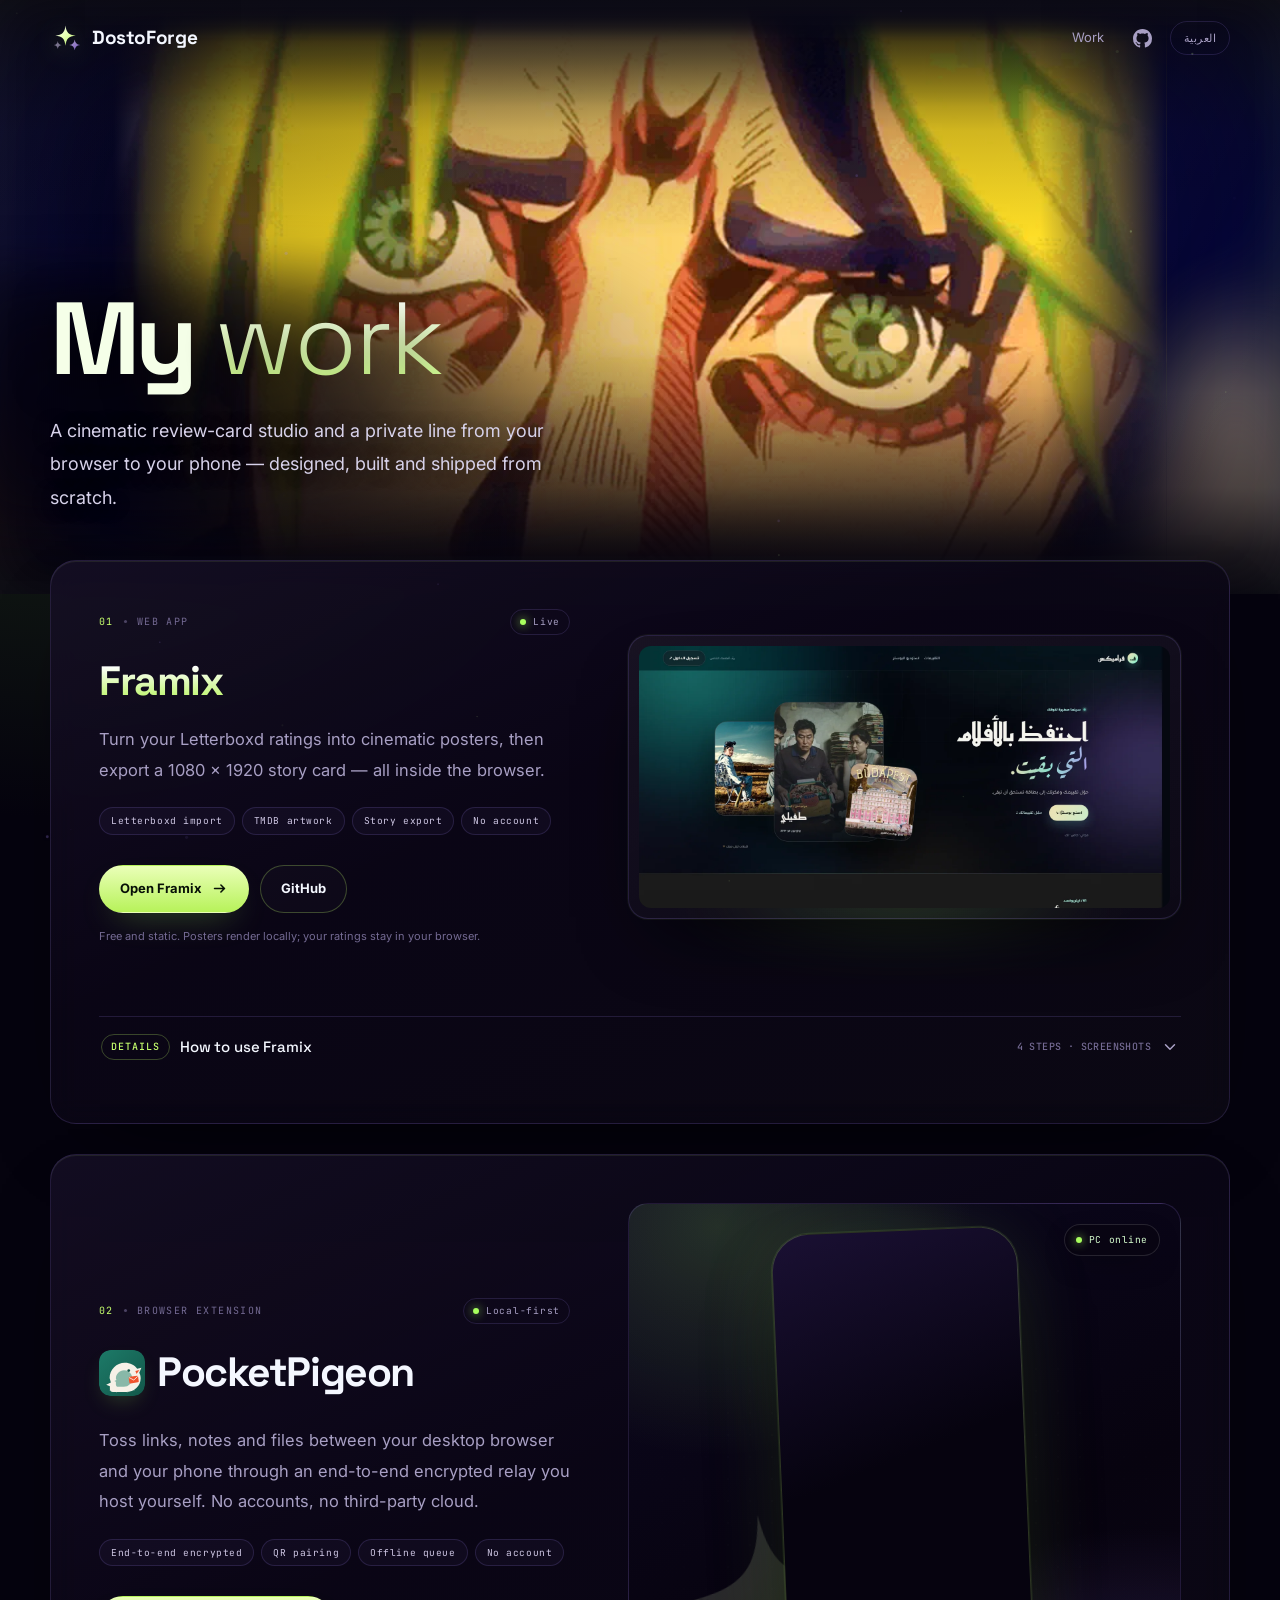
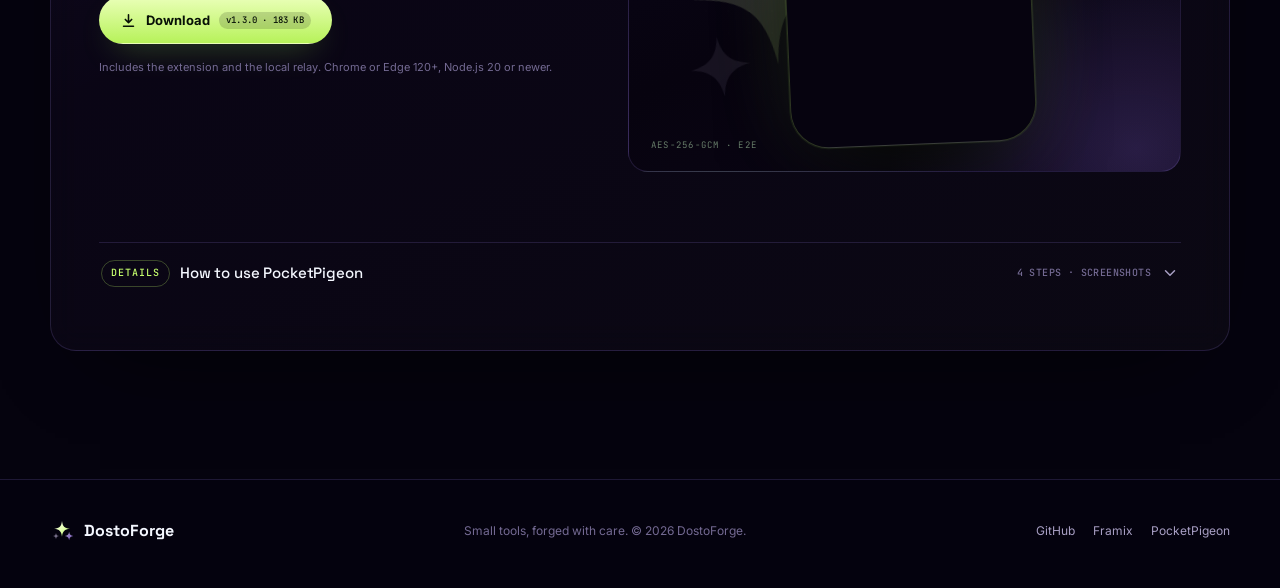
==== commit 7ec1dd95: "Remove the quick-start modal and guide tips Fold the relay setup into PocketPigeon's first guide ste" ====
--- a/index.html
+++ b/index.html
@@ -29,9 +29,9 @@
   <link rel="preconnect" href="https://fonts.googleapis.com">
   <link rel="preconnect" href="https://fonts.gstatic.com" crossorigin>
   <link href="https://fonts.googleapis.com/css2?family=Inter:wght@400;500;600&family=JetBrains+Mono:wght@400;500&family=Space+Grotesk:wght@300;400;500;600;700&display=swap" rel="stylesheet">
-  <link rel="stylesheet" href="styles.css?v=9">
+  <link rel="stylesheet" href="styles.css?v=10">
   <script>document.documentElement.classList.add('js');</script>
-  <script src="app.js?v=3" defer></script>
+  <script src="app.js?v=4" defer></script>
 </head>
 <body>
   <canvas class="embers" data-embers aria-hidden="true"></canvas>
@@ -110,7 +110,6 @@
             <svg class="guide-chev" viewBox="0 0 24 24" fill="none" stroke="currentColor" stroke-width="2" stroke-linecap="round" stroke-linejoin="round" aria-hidden="true"><path d="m6 9 6 6 6-6"/></svg>
           </summary>
           <div class="guide-body">
-            <div class="guide-column">
             <ol class="guide-steps">
               <li class="guide-step">
                 <span class="guide-index">01</span>
@@ -141,8 +140,6 @@
                 </div>
               </li>
             </ol>
-            <p class="guide-tip"><b>Tip</b> Framix renders everything in your browser — no account and no upload.</p>
-            </div>
             <div class="guide-media">
               <figure class="guide-shot">
                 <img src="assets/framix/guide-import.webp" width="1120" height="204" alt="Framix Letterboxd import field with a username input and import button" loading="lazy" decoding="async">
@@ -182,7 +179,6 @@
               Download
               <span class="btn-badge">v1.3.0 · 183 KB</span>
             </a>
-            <button class="btn btn-ghost" type="button" data-open-steps>How to run it</button>
           </div>
           <p class="footnote">Includes the extension and the local relay. Chrome or Edge 120+, Node.js 20 or newer.</p>
         </div>
@@ -202,13 +198,12 @@
             <svg class="guide-chev" viewBox="0 0 24 24" fill="none" stroke="currentColor" stroke-width="2" stroke-linecap="round" stroke-linejoin="round" aria-hidden="true"><path d="m6 9 6 6 6-6"/></svg>
           </summary>
           <div class="guide-body">
-            <div class="guide-column">
             <ol class="guide-steps">
               <li class="guide-step">
                 <span class="guide-index">01</span>
                 <div>
                   <strong>Set it up once</strong>
-                  <p>Download the ZIP, start the relay and load the extension. The “How to run it” button has the exact setup.</p>
+                  <p>Download and unzip the file, run <code>start-relay.cmd</code> on Windows or <code>cd server &amp;&amp; npm install &amp;&amp; npm start</code>, then load the <code>extension</code> folder from <code>chrome://extensions</code>.</p>
                 </div>
               </li>
               <li class="guide-step">
@@ -233,8 +228,6 @@
                 </div>
               </li>
             </ol>
-            <p class="guide-tip"><b>Tip</b> The relay stores only ciphertext; the room key never leaves your two devices.</p>
-            </div>
             <div class="guide-media guide-media-pigeon">
               <div class="guide-phones">
                 <figure class="guide-phone-item">
@@ -272,29 +265,5 @@
       </nav>
     </div>
   </footer>
-
-  <dialog class="dialog" data-steps-dialog aria-labelledby="steps-title">
-    <div class="dialog-body">
-      <button class="dialog-close" type="button" data-close-dialog aria-label="Close">×</button>
-      <p class="dialog-kicker">PocketPigeon · Quick start</p>
-      <h2 id="steps-title">Run it in three steps</h2>
-      <p class="intro">PocketPigeon is two halves: a browser extension and a small relay that runs on your computer.</p>
-      <ol class="steps">
-        <li>
-          <strong>Start the relay</strong>
-          <p>On Windows, unzip and double-click <code>start-relay.cmd</code>. Otherwise run <code>cd server &amp;&amp; npm install &amp;&amp; npm start</code>. Keep the window open.</p>
-        </li>
-        <li>
-          <strong>Load the extension</strong>
-          <p>Open <code>chrome://extensions</code>, enable Developer mode, choose <strong>Load unpacked</strong> and select the <code>extension</code> folder.</p>
-        </li>
-        <li>
-          <strong>Pair your phone</strong>
-          <p>Put the phone on the same Wi-Fi, open the extension and scan its QR code. Messages are encrypted on both devices.</p>
-        </li>
-      </ol>
-      <p class="dialog-note">Node.js 20+ · Windows, macOS or Linux · The relay only stores ciphertext.</p>
-    </div>
-  </dialog>
 </body>
 </html>
--- a/styles.css
+++ b/styles.css
@@ -716,45 +716,6 @@
   list-style: none;
 }
 
-.guide-column {
-  display: grid;
-  align-content: start;
-  gap: 18px;
-  min-width: 0;
-}
-
-.guide-tip {
-  margin: 0;
-  padding: 12px 14px;
-  border: 1px dashed rgba(198, 255, 110, 0.24);
-  border-radius: 12px;
-  background: rgba(198, 255, 110, 0.035);
-  color: var(--faint);
-  font-size: 12px;
-  line-height: 1.7;
-}
-
-.guide-tip b {
-  margin-inline-end: 6px;
-  color: var(--accent);
-  font-family: var(--mono);
-  font-size: 10px;
-  font-weight: 500;
-  letter-spacing: 0.08em;
-  text-transform: uppercase;
-}
-
-html[lang="ar"] .guide-tip {
-  font-size: 13px;
-  line-height: 1.85;
-}
-
-html[lang="ar"] .guide-tip b {
-  font-family: var(--body);
-  font-size: 12px;
-  letter-spacing: 0;
-}
-
 .guide-step {
   display: grid;
   grid-template-columns: 30px minmax(0, 1fr);
@@ -1056,150 +1017,6 @@
   box-shadow: 0 0 10px rgba(168, 255, 94, 0.95);
 }
 
-/* Dialog */
-.dialog {
-  width: min(92vw, 520px);
-  padding: 0;
-  border: 1px solid rgba(198, 255, 110, 0.28);
-  border-radius: 22px;
-  background: #071120;
-  color: var(--ink);
-  box-shadow: 0 50px 120px -30px rgba(0, 0, 0, 0.9);
-}
-
-.dialog::backdrop {
-  background: rgba(3, 2, 8, 0.74);
-  -webkit-backdrop-filter: blur(6px);
-  backdrop-filter: blur(6px);
-}
-
-.dialog-body {
-  position: relative;
-  padding: clamp(24px, 4vw, 36px);
-}
-
-.dialog-close {
-  position: absolute;
-  inset-inline-end: 14px;
-  top: 12px;
-  width: 34px;
-  height: 34px;
-  border: 0;
-  border-radius: 50%;
-  background: rgba(255, 255, 255, 0.05);
-  color: var(--muted);
-  font-size: 20px;
-  line-height: 1;
-  display: grid;
-  place-items: center;
-}
-
-.dialog-close:hover {
-  background: rgba(255, 255, 255, 0.1);
-  color: var(--ink);
-}
-
-.dialog-kicker {
-  margin: 0 0 10px;
-  font-family: var(--mono);
-  font-size: 10px;
-  letter-spacing: 0.16em;
-  text-transform: uppercase;
-  color: var(--accent);
-}
-
-html[lang="ar"] .dialog-kicker {
-  letter-spacing: 0.04em;
-  font-size: 11px;
-}
-
-.dialog h2 {
-  margin: 0 0 8px;
-  font-family: var(--display);
-  font-size: clamp(24px, 3vw, 30px);
-  line-height: 1.2;
-  letter-spacing: -0.02em;
-}
-
-html[lang="ar"] .dialog h2 {
-  letter-spacing: 0;
-  line-height: 1.45;
-}
-
-.dialog .intro {
-  margin: 0;
-  color: var(--muted);
-  font-size: 13px;
-  line-height: 1.8;
-}
-
-.steps {
-  display: grid;
-  gap: 16px;
-  margin: 24px 0 0;
-  padding: 0;
-  list-style: none;
-  counter-reset: step;
-}
-
-.steps li {
-  position: relative;
-  display: grid;
-  gap: 5px;
-  padding-inline-start: 44px;
-  counter-increment: step;
-}
-
-.steps li::before {
-  content: counter(step, decimal-leading-zero);
-  position: absolute;
-  inset-inline-start: 0;
-  top: 2px;
-  font-family: var(--mono);
-  font-size: 11px;
-  color: var(--accent);
-  border: 1px solid rgba(198, 255, 110, 0.3);
-  border-radius: 50%;
-  width: 29px;
-  height: 29px;
-  display: grid;
-  place-items: center;
-}
-
-.steps strong {
-  font-size: 13.5px;
-  font-weight: 700;
-}
-
-.steps p {
-  margin: 0;
-  color: var(--muted);
-  font-size: 12.5px;
-  line-height: 1.8;
-}
-
-.steps code {
-  font-family: var(--mono);
-  font-size: 11px;
-  color: #e5ffc8;
-  background: rgba(255, 255, 255, 0.06);
-  border: 1px solid var(--line);
-  border-radius: 6px;
-  padding: 1px 5px;
-  direction: ltr;
-  unicode-bidi: embed;
-  display: inline-block;
-}
-
-.dialog-note {
-  margin: 24px 0 0;
-  padding-top: 16px;
-  border-top: 1px solid var(--line);
-  color: var(--faint);
-  font-size: 11px;
-  line-height: 1.8;
-}
-
 /* Footer */
 .site-footer {
   border-top: 1px solid var(--line);
